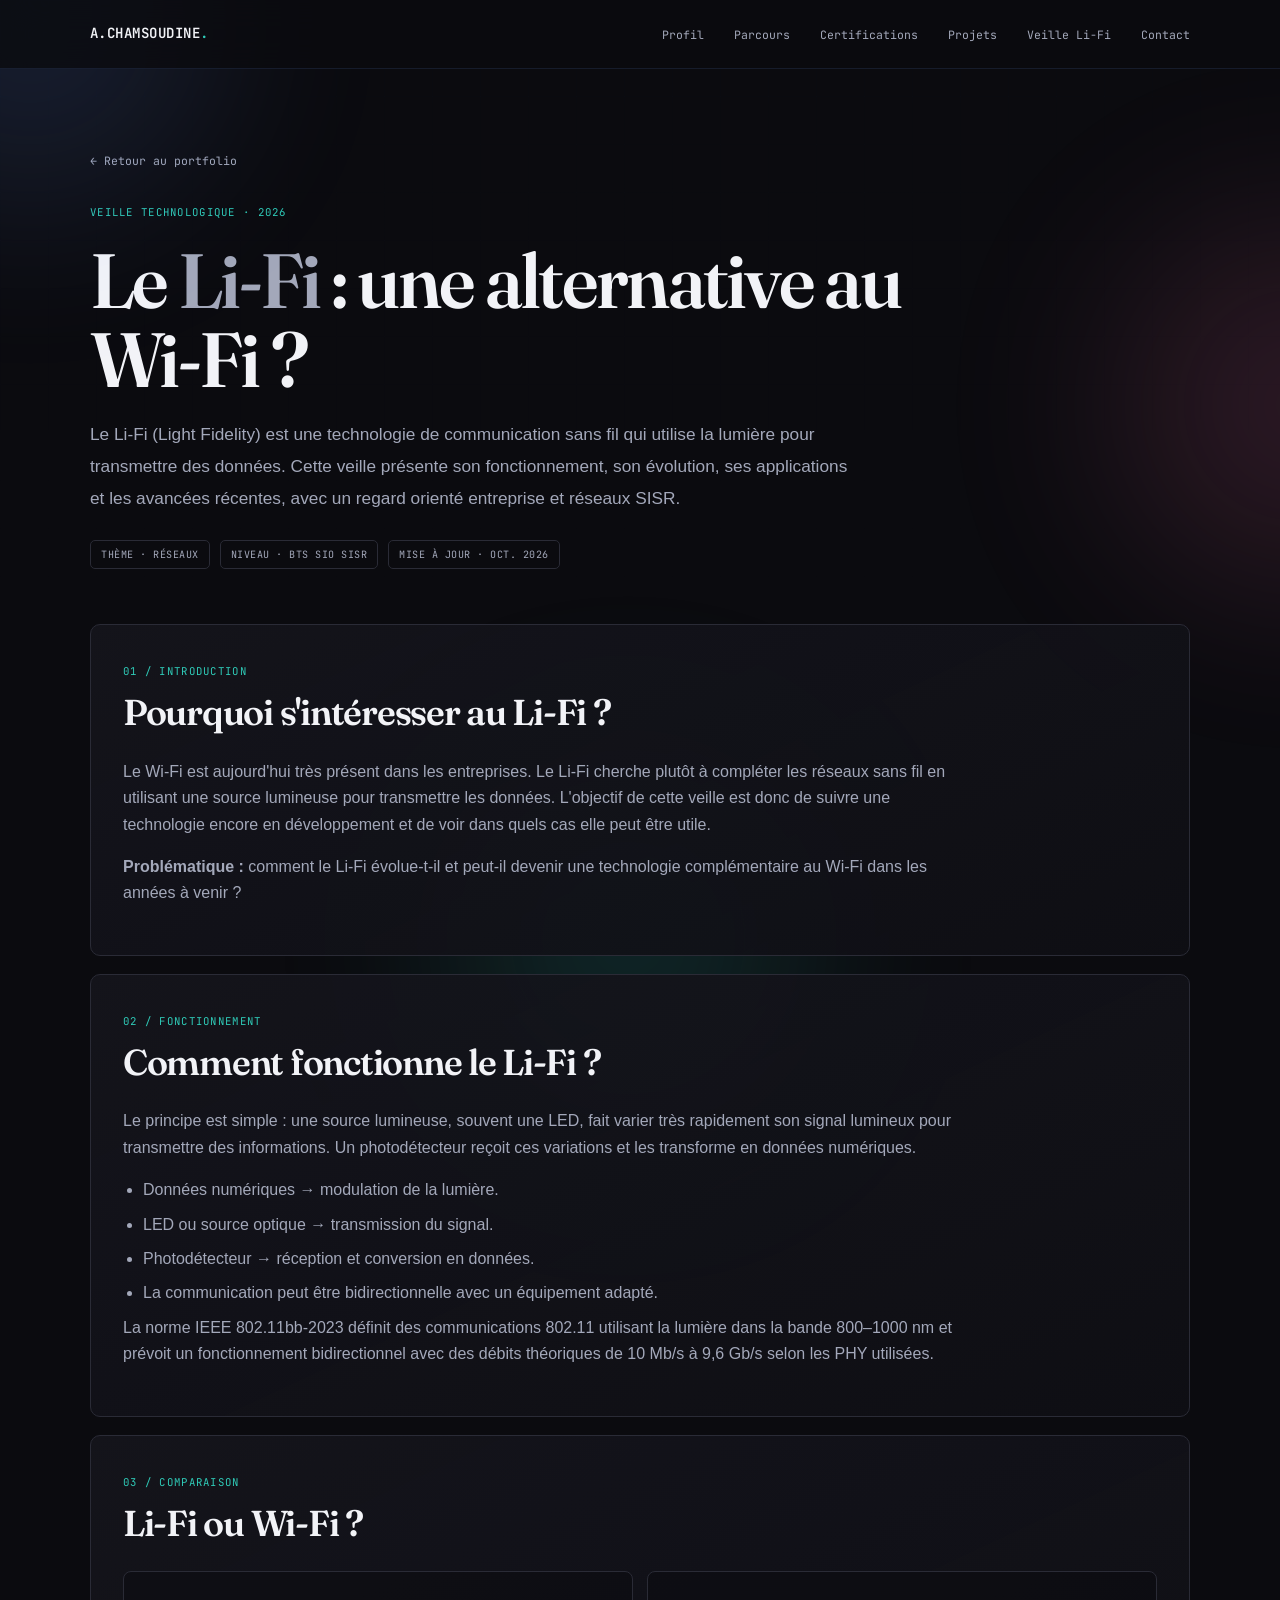
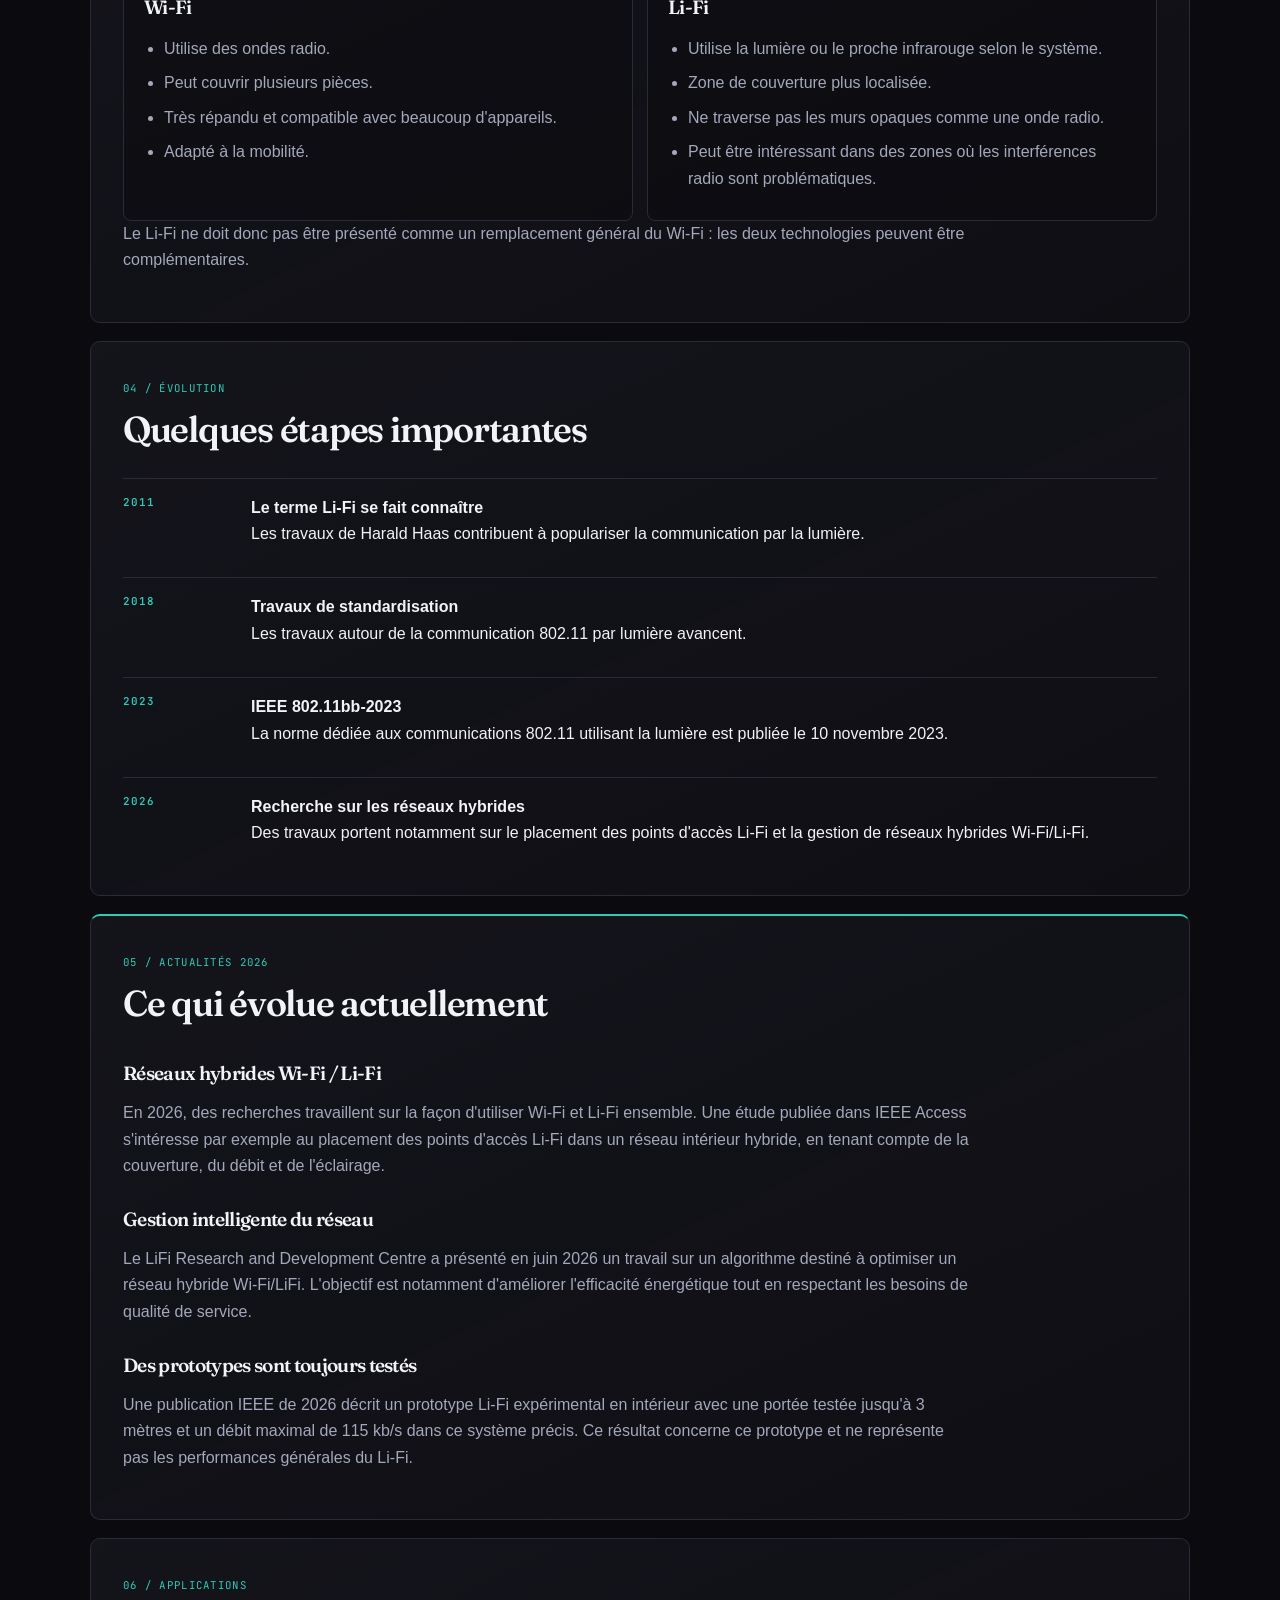
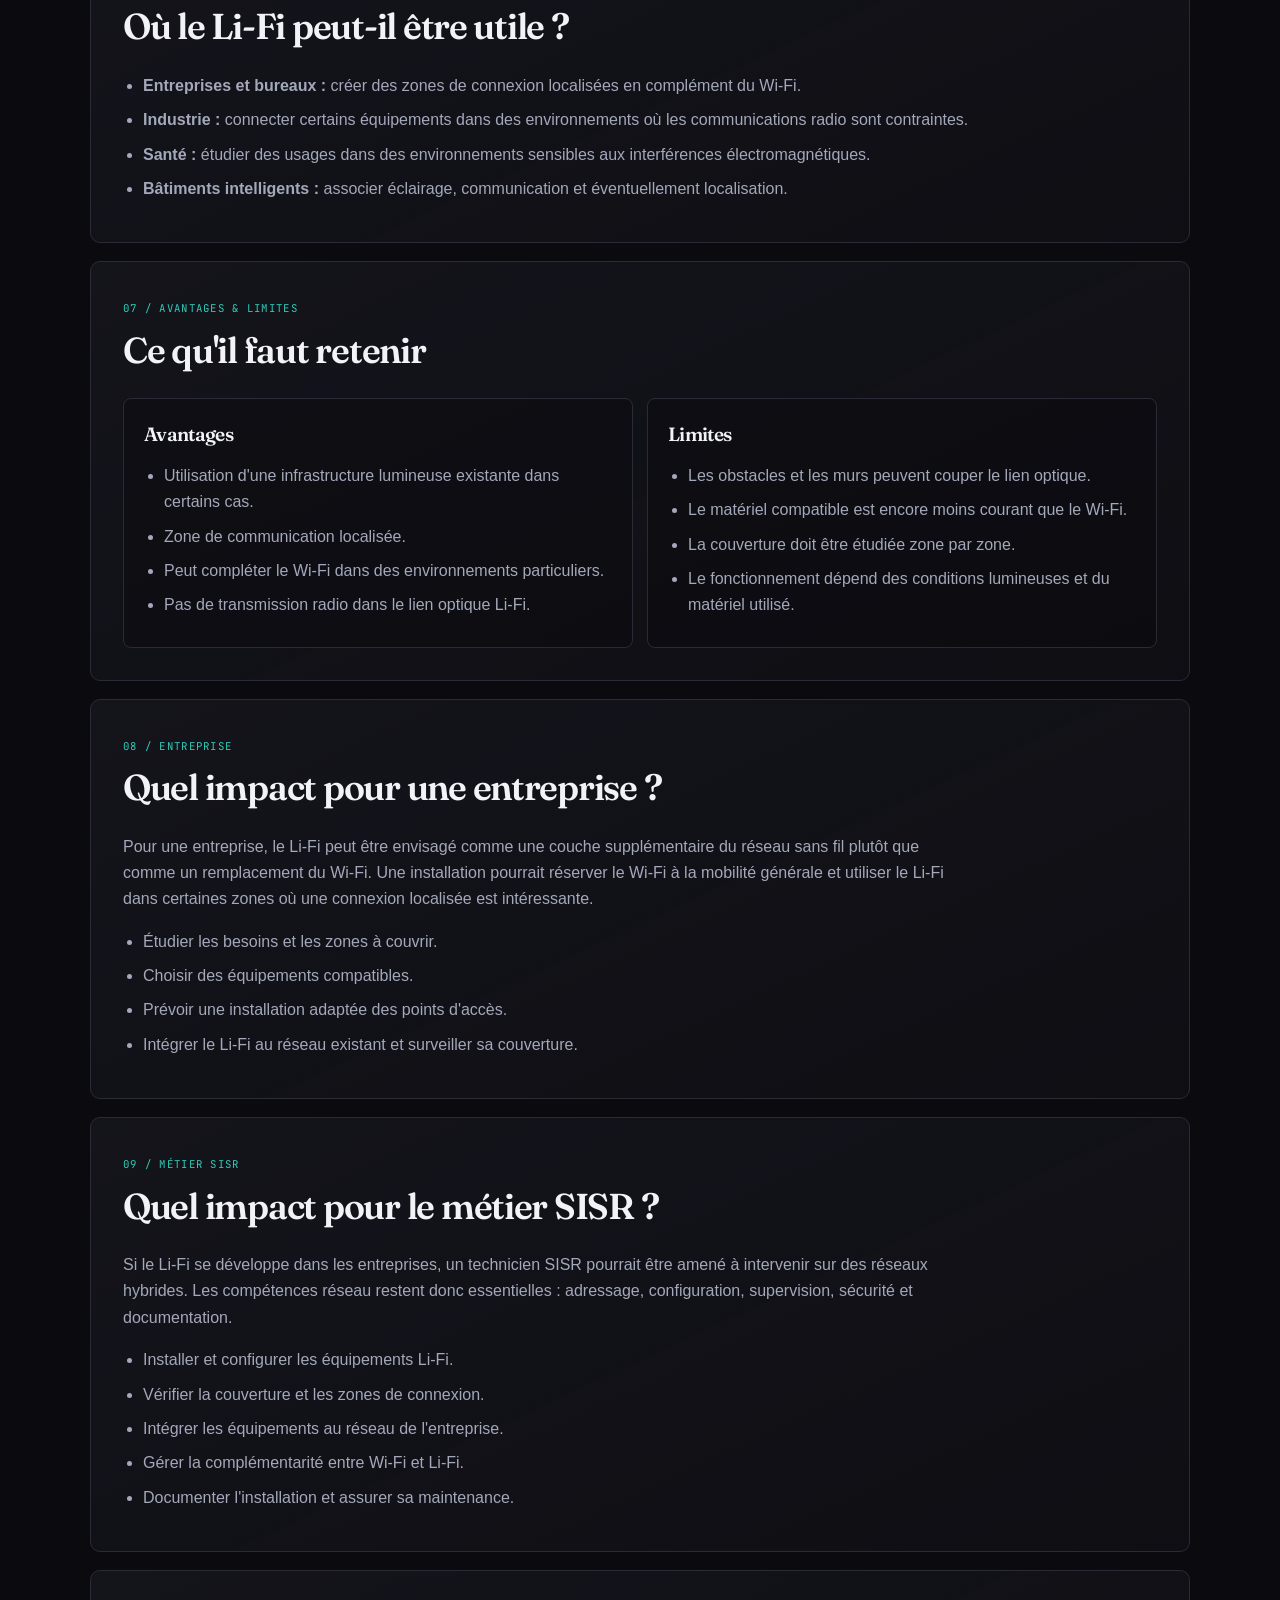
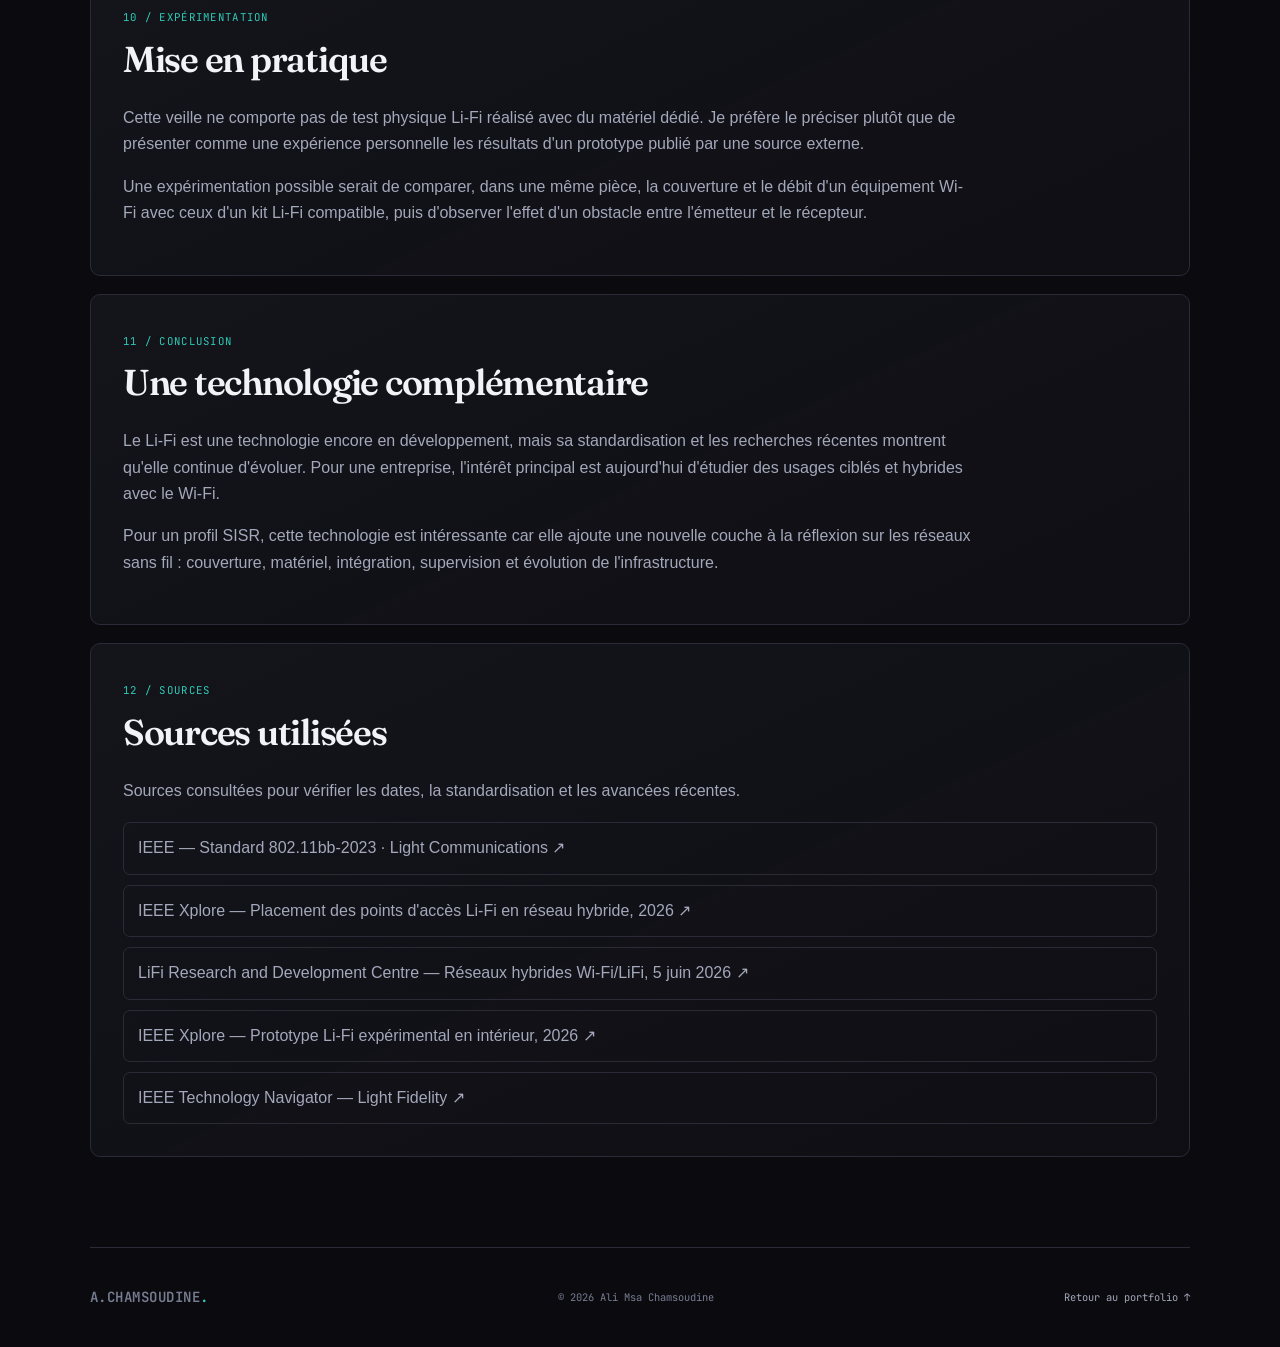
==== veille-lifi.html @ 61e9edb2 "Rename veille-lifi (1).html to veille-lifi.html" ====
<!DOCTYPE html>
<html lang="fr">
<head>
  <meta charset="UTF-8">
  <meta name="viewport" content="width=device-width, initial-scale=1, viewport-fit=cover">
  <meta name="description" content="Veille technologique sur le Li-Fi : fonctionnement, évolution, actualités, applications et impact pour une entreprise et le métier SISR.">
  <title>Veille technologique — Li-Fi | Ali Msa Chamsoudine</title>
  <link rel="preconnect" href="https://fonts.googleapis.com">
  <link rel="preconnect" href="https://fonts.gstatic.com" crossorigin>
  <link href="https://fonts.googleapis.com/css2?family=Fraunces:opsz,wght@9..144,400;9..144,600;9..144,700&family=JetBrains+Mono:wght@400;500;600&display=swap" rel="stylesheet">
  <link rel="stylesheet" href="style.css">
  <style>
    .watch-page { padding: 78px 0 90px; }
    .watch-header { max-width: 820px; padding-bottom: 55px; }
    .watch-header h1 { margin: 18px 0 20px; font-size: clamp(2.8rem, 6vw, 5.4rem); line-height: 1.02; }
    .watch-header h1 span { color: var(--ink-soft); }
    .watch-lead { max-width: 760px; color: var(--ink-soft); font-size: 1.08rem; line-height: 1.85; }
    .watch-meta { display:flex; flex-wrap:wrap; gap:10px; margin-top:25px; }
    .watch-meta span { padding:7px 10px; border:1px solid var(--line); border-radius:5px; color:var(--ink-soft); font:0.63rem "JetBrains Mono",monospace; letter-spacing:.05em; }
    .watch-grid { display:grid; gap:18px; }
    .watch-section { padding:32px; border:1px solid var(--line); border-radius:10px; background:linear-gradient(155deg, rgba(21,21,28,.95), rgba(15,15,21,.88)); }
    .watch-section h2 { margin-bottom:16px; font-size:clamp(1.55rem,3vw,2.25rem); }
    .watch-section h3 { margin:25px 0 10px; font-size:1.2rem; }
    .watch-section p { color:var(--ink-soft); max-width:850px; }
    .watch-section ul { margin:12px 0 0; padding-left:20px; color:var(--ink-soft); }
    .watch-section li { margin:8px 0; }
    .compare { display:grid; grid-template-columns:repeat(2,minmax(0,1fr)); gap:14px; margin-top:18px; }
    .compare-card { padding:20px; border:1px solid var(--line); border-radius:8px; background:rgba(11,11,15,.45); }
    .compare-card h3 { margin:0 0 10px; color:var(--ink); }
    .timeline-watch { display:grid; gap:14px; margin-top:18px; }
    .watch-event { display:grid; grid-template-columns:110px 1fr; gap:18px; padding:16px 0; border-top:1px solid var(--line); }
    .watch-event .year { color:var(--ochre); font:600 .68rem "JetBrains Mono",monospace; letter-spacing:.08em; }
    .watch-event strong { color:var(--ink); }
    .source-list { display:grid; gap:10px; margin-top:18px; }
    .source-list a { color:var(--ink-soft); text-decoration:none; padding:12px 14px; border:1px solid var(--line); border-radius:7px; }
    .source-list a:hover { color:var(--teal); border-color:var(--teal); }
    .back-link { display:inline-flex; margin-bottom:30px; color:var(--ink-soft); font:0.72rem "JetBrains Mono",monospace; text-decoration:none; }
    .back-link:hover { color:var(--teal); }
    .watch-highlight { border-top:2px solid var(--ochre); }
    @media (max-width:620px) {
      .watch-page { padding:55px 0 65px; }
      .watch-section { padding:22px; }
      .compare { grid-template-columns:1fr; }
      .watch-event { grid-template-columns:1fr; gap:5px; }
    }
  </style>
</head>
<body>
  <div class="ambient ambient-blue" aria-hidden="true"></div>
  <div class="ambient ambient-pink" aria-hidden="true"></div>
  <div class="ambient ambient-teal" aria-hidden="true"></div>

  <nav class="site-nav" aria-label="Navigation principale">
    <div class="nav-inner">
      <a class="brand" href="index.html" aria-label="Retour au portfolio">A.CHAMSOUDINE<span>.</span></a>
      <ul class="nav-links">
        <li><a href="index.html#about">Profil</a></li>
        <li><a href="index.html#parcours">Parcours</a></li>
        <li><a href="index.html#certifs">Certifications</a></li>
        <li><a href="index.html#projects">Projets</a></li>
        <li><a href="veille-lifi.html">Veille Li-Fi</a></li>
        <li><a href="index.html#contact">Contact</a></li>
      </ul>
    </div>
  </nav>

  <main class="wrap watch-page">
    <a class="back-link" href="index.html">← Retour au portfolio</a>

    <header class="watch-header">
      <span class="section-index">VEILLE TECHNOLOGIQUE · 2026</span>
      <h1>Le <span>Li-Fi</span> : une alternative au Wi-Fi ?</h1>
      <p class="watch-lead">
        Le Li-Fi (Light Fidelity) est une technologie de communication sans fil qui utilise la lumière pour transmettre des données.
        Cette veille présente son fonctionnement, son évolution, ses applications et les avancées récentes, avec un regard orienté entreprise et réseaux SISR.
      </p>
      <div class="watch-meta">
        <span>THÈME · RÉSEAUX</span>
        <span>NIVEAU · BTS SIO SISR</span>
        <span>MISE À JOUR · OCT. 2026</span>
      </div>
    </header>

    <div class="watch-grid">
      <section class="watch-section reveal">
        <span class="section-index">01 / INTRODUCTION</span>
        <h2>Pourquoi s'intéresser au Li-Fi ?</h2>
        <p>
          Le Wi-Fi est aujourd'hui très présent dans les entreprises. Le Li-Fi cherche plutôt à compléter les réseaux sans fil en utilisant une source lumineuse pour transmettre les données.
          L'objectif de cette veille est donc de suivre une technologie encore en développement et de voir dans quels cas elle peut être utile.
        </p>
        <p>
          <strong>Problématique :</strong> comment le Li-Fi évolue-t-il et peut-il devenir une technologie complémentaire au Wi-Fi dans les années à venir ?
        </p>
      </section>

      <section class="watch-section reveal">
        <span class="section-index">02 / FONCTIONNEMENT</span>
        <h2>Comment fonctionne le Li-Fi ?</h2>
        <p>
          Le principe est simple : une source lumineuse, souvent une LED, fait varier très rapidement son signal lumineux pour transmettre des informations.
          Un photodétecteur reçoit ces variations et les transforme en données numériques.
        </p>
        <ul>
          <li>Données numériques → modulation de la lumière.</li>
          <li>LED ou source optique → transmission du signal.</li>
          <li>Photodétecteur → réception et conversion en données.</li>
          <li>La communication peut être bidirectionnelle avec un équipement adapté.</li>
        </ul>
        <p>
          La norme IEEE 802.11bb-2023 définit des communications 802.11 utilisant la lumière dans la bande 800–1000 nm et prévoit un fonctionnement bidirectionnel avec des débits théoriques de 10 Mb/s à 9,6 Gb/s selon les PHY utilisées.
        </p>
      </section>

      <section class="watch-section reveal">
        <span class="section-index">03 / COMPARAISON</span>
        <h2>Li-Fi ou Wi-Fi ?</h2>
        <div class="compare">
          <div class="compare-card">
            <h3>Wi-Fi</h3>
            <ul>
              <li>Utilise des ondes radio.</li>
              <li>Peut couvrir plusieurs pièces.</li>
              <li>Très répandu et compatible avec beaucoup d'appareils.</li>
              <li>Adapté à la mobilité.</li>
            </ul>
          </div>
          <div class="compare-card">
            <h3>Li-Fi</h3>
            <ul>
              <li>Utilise la lumière ou le proche infrarouge selon le système.</li>
              <li>Zone de couverture plus localisée.</li>
              <li>Ne traverse pas les murs opaques comme une onde radio.</li>
              <li>Peut être intéressant dans des zones où les interférences radio sont problématiques.</li>
            </ul>
          </div>
        </div>
        <p>Le Li-Fi ne doit donc pas être présenté comme un remplacement général du Wi-Fi : les deux technologies peuvent être complémentaires.</p>
      </section>

      <section class="watch-section reveal">
        <span class="section-index">04 / ÉVOLUTION</span>
        <h2>Quelques étapes importantes</h2>
        <div class="timeline-watch">
          <div class="watch-event"><span class="year">2011</span><div><strong>Le terme Li-Fi se fait connaître</strong><br><span>Les travaux de Harald Haas contribuent à populariser la communication par la lumière.</span></div></div>
          <div class="watch-event"><span class="year">2018</span><div><strong>Travaux de standardisation</strong><br><span>Les travaux autour de la communication 802.11 par lumière avancent.</span></div></div>
          <div class="watch-event"><span class="year">2023</span><div><strong>IEEE 802.11bb-2023</strong><br><span>La norme dédiée aux communications 802.11 utilisant la lumière est publiée le 10 novembre 2023.</span></div></div>
          <div class="watch-event"><span class="year">2026</span><div><strong>Recherche sur les réseaux hybrides</strong><br><span>Des travaux portent notamment sur le placement des points d'accès Li-Fi et la gestion de réseaux hybrides Wi-Fi/Li-Fi.</span></div></div>
        </div>
      </section>

      <section class="watch-section watch-highlight reveal">
        <span class="section-index">05 / ACTUALITÉS 2026</span>
        <h2>Ce qui évolue actuellement</h2>
        <h3>Réseaux hybrides Wi-Fi / Li-Fi</h3>
        <p>
          En 2026, des recherches travaillent sur la façon d'utiliser Wi-Fi et Li-Fi ensemble. Une étude publiée dans IEEE Access s'intéresse par exemple au placement des points d'accès Li-Fi dans un réseau intérieur hybride, en tenant compte de la couverture, du débit et de l'éclairage.
        </p>
        <h3>Gestion intelligente du réseau</h3>
        <p>
          Le LiFi Research and Development Centre a présenté en juin 2026 un travail sur un algorithme destiné à optimiser un réseau hybride Wi-Fi/LiFi. L'objectif est notamment d'améliorer l'efficacité énergétique tout en respectant les besoins de qualité de service.
        </p>
        <h3>Des prototypes sont toujours testés</h3>
        <p>
          Une publication IEEE de 2026 décrit un prototype Li-Fi expérimental en intérieur avec une portée testée jusqu'à 3 mètres et un débit maximal de 115 kb/s dans ce système précis. Ce résultat concerne ce prototype et ne représente pas les performances générales du Li-Fi.
        </p>
      </section>

      <section class="watch-section reveal">
        <span class="section-index">06 / APPLICATIONS</span>
        <h2>Où le Li-Fi peut-il être utile ?</h2>
        <ul>
          <li><strong>Entreprises et bureaux :</strong> créer des zones de connexion localisées en complément du Wi-Fi.</li>
          <li><strong>Industrie :</strong> connecter certains équipements dans des environnements où les communications radio sont contraintes.</li>
          <li><strong>Santé :</strong> étudier des usages dans des environnements sensibles aux interférences électromagnétiques.</li>
          <li><strong>Bâtiments intelligents :</strong> associer éclairage, communication et éventuellement localisation.</li>
        </ul>
      </section>

      <section class="watch-section reveal">
        <span class="section-index">07 / AVANTAGES & LIMITES</span>
        <h2>Ce qu'il faut retenir</h2>
        <div class="compare">
          <div class="compare-card">
            <h3>Avantages</h3>
            <ul>
              <li>Utilisation d'une infrastructure lumineuse existante dans certains cas.</li>
              <li>Zone de communication localisée.</li>
              <li>Peut compléter le Wi-Fi dans des environnements particuliers.</li>
              <li>Pas de transmission radio dans le lien optique Li-Fi.</li>
            </ul>
          </div>
          <div class="compare-card">
            <h3>Limites</h3>
            <ul>
              <li>Les obstacles et les murs peuvent couper le lien optique.</li>
              <li>Le matériel compatible est encore moins courant que le Wi-Fi.</li>
              <li>La couverture doit être étudiée zone par zone.</li>
              <li>Le fonctionnement dépend des conditions lumineuses et du matériel utilisé.</li>
            </ul>
          </div>
        </div>
      </section>

      <section class="watch-section reveal">
        <span class="section-index">08 / ENTREPRISE</span>
        <h2>Quel impact pour une entreprise ?</h2>
        <p>
          Pour une entreprise, le Li-Fi peut être envisagé comme une couche supplémentaire du réseau sans fil plutôt que comme un remplacement du Wi-Fi.
          Une installation pourrait réserver le Wi-Fi à la mobilité générale et utiliser le Li-Fi dans certaines zones où une connexion localisée est intéressante.
        </p>
        <ul>
          <li>Étudier les besoins et les zones à couvrir.</li>
          <li>Choisir des équipements compatibles.</li>
          <li>Prévoir une installation adaptée des points d'accès.</li>
          <li>Intégrer le Li-Fi au réseau existant et surveiller sa couverture.</li>
        </ul>
      </section>

      <section class="watch-section reveal">
        <span class="section-index">09 / MÉTIER SISR</span>
        <h2>Quel impact pour le métier SISR ?</h2>
        <p>
          Si le Li-Fi se développe dans les entreprises, un technicien SISR pourrait être amené à intervenir sur des réseaux hybrides. Les compétences réseau restent donc essentielles : adressage, configuration, supervision, sécurité et documentation.
        </p>
        <ul>
          <li>Installer et configurer les équipements Li-Fi.</li>
          <li>Vérifier la couverture et les zones de connexion.</li>
          <li>Intégrer les équipements au réseau de l'entreprise.</li>
          <li>Gérer la complémentarité entre Wi-Fi et Li-Fi.</li>
          <li>Documenter l'installation et assurer sa maintenance.</li>
        </ul>
      </section>

      <section class="watch-section reveal">
        <span class="section-index">10 / EXPÉRIMENTATION</span>
        <h2>Mise en pratique</h2>
        <p>
          Cette veille ne comporte pas de test physique Li-Fi réalisé avec du matériel dédié. Je préfère le préciser plutôt que de présenter comme une expérience personnelle les résultats d'un prototype publié par une source externe.
        </p>
        <p>
          Une expérimentation possible serait de comparer, dans une même pièce, la couverture et le débit d'un équipement Wi-Fi avec ceux d'un kit Li-Fi compatible, puis d'observer l'effet d'un obstacle entre l'émetteur et le récepteur.
        </p>
      </section>

      <section class="watch-section reveal">
        <span class="section-index">11 / CONCLUSION</span>
        <h2>Une technologie complémentaire</h2>
        <p>
          Le Li-Fi est une technologie encore en développement, mais sa standardisation et les recherches récentes montrent qu'elle continue d'évoluer.
          Pour une entreprise, l'intérêt principal est aujourd'hui d'étudier des usages ciblés et hybrides avec le Wi-Fi.
        </p>
        <p>
          Pour un profil SISR, cette technologie est intéressante car elle ajoute une nouvelle couche à la réflexion sur les réseaux sans fil : couverture, matériel, intégration, supervision et évolution de l'infrastructure.
        </p>
      </section>

      <section class="watch-section reveal">
        <span class="section-index">12 / SOURCES</span>
        <h2>Sources utilisées</h2>
        <p>Sources consultées pour vérifier les dates, la standardisation et les avancées récentes.</p>
        <div class="source-list">
          <a href="https://standards.ieee.org/ieee/802.11bb/10823/" target="_blank" rel="noopener">IEEE — Standard 802.11bb-2023 · Light Communications ↗</a>
          <a href="https://ieeexplore.ieee.org/abstract/document/11557150" target="_blank" rel="noopener">IEEE Xplore — Placement des points d'accès Li-Fi en réseau hybride, 2026 ↗</a>
          <a href="https://www.lifi-centre.com/new-predict-and-optimise-algorithm-for-hybrid-wi-fi-lifi-network-slicing/" target="_blank" rel="noopener">LiFi Research and Development Centre — Réseaux hybrides Wi-Fi/LiFi, 5 juin 2026 ↗</a>
          <a href="https://ieeexplore.ieee.org/abstract/document/11570585" target="_blank" rel="noopener">IEEE Xplore — Prototype Li-Fi expérimental en intérieur, 2026 ↗</a>
          <a href="https://technav.ieee.org/topic/light-fidelity/" target="_blank" rel="noopener">IEEE Technology Navigator — Light Fidelity ↗</a>
        </div>
      </section>
    </div>
  </main>

  <footer class="site-footer wrap">
    <a class="footer-brand" href="index.html">A.CHAMSOUDINE<span>.</span></a>
    <span>© 2026 Ali Msa Chamsoudine</span>
    <a href="index.html">Retour au portfolio ↑</a>
  </footer>

  <script>
    if ("IntersectionObserver" in window) {
      const revealObserver = new IntersectionObserver((entries, observer) => {
        entries.forEach((entry) => {
          if (entry.isIntersecting) {
            entry.target.classList.add("is-visible");
            observer.unobserve(entry.target);
          }
        });
      }, { threshold: 0.12 });
      document.querySelectorAll(".reveal").forEach((section) => revealObserver.observe(section));
    } else {
      document.querySelectorAll(".reveal").forEach((section) => section.classList.add("is-visible"));
    }
  </script>
</body>
</html>
---- style.css ----
/* =========================================
   PORTFOLIO — Ali Msa Chamsoudine
   Styles séparés du HTML
   ========================================= */

:root {
  --paper: #0B0B0F;
  --paper-2: #15151C;
  --paper-3: #1B1C25;
  --ink: #F2F3F7;
  --ink-soft: #A3A8BA;
  --teal: #6C9BFF;
  --ochre: #2FCBB8;
  --accent2: #F26FA5;
  --line: #2A2B36;
  --radius: 8px;
  --nav-h: 68px;
  --content-width: 1100px;
}

* {
  box-sizing: border-box;
}

html {
  scroll-behavior: smooth;
  scroll-padding-top: calc(var(--nav-h) + 20px);
  background: var(--paper);
}

body {
  margin: 0;
  min-width: 320px;
  overflow-x: hidden;
  background: var(--paper);
  color: var(--ink);
  font-family: -apple-system, BlinkMacSystemFont, "Segoe UI", Helvetica, Arial, sans-serif;
  line-height: 1.65;
  -webkit-font-smoothing: antialiased;
}

::selection {
  background: var(--teal);
  color: var(--paper);
}

a {
  color: inherit;
}

button,
a {
  -webkit-tap-highlight-color: transparent;
}

a:focus-visible {
  outline: 2px solid var(--teal);
  outline-offset: 4px;
}

.mono,
.brand,
.eyebrow,
.section-index,
.item-date,
.column-title,
.tag-list,
.project-status,
.card-number,
.contact-label,
.hero-meta {
  font-family: "JetBrains Mono", monospace;
}

h1,
h2,
h3,
h4,
p {
  margin-top: 0;
}

h1,
h2,
h3,
h4 {
  font-family: "Fraunces", Georgia, serif;
  font-weight: 600;
  letter-spacing: -0.035em;
}

.wrap {
  width: min(var(--content-width), calc(100% - 48px));
  margin-inline: auto;
}

.ambient {
  position: fixed;
  z-index: 0;
  width: 360px;
  height: 360px;
  border-radius: 50%;
  filter: blur(100px);
  opacity: 0.15;
  pointer-events: none;
  animation: ambient-drift 18s ease-in-out infinite alternate;
}

.ambient-blue {
  top: -160px;
  left: -150px;
  background: var(--teal);
}

.ambient-pink {
  top: 25%;
  right: -200px;
  background: var(--accent2);
  animation-delay: -6s;
}

.ambient-teal {
  bottom: -220px;
  left: 35%;
  background: var(--ochre);
  animation-delay: -11s;
}

@keyframes ambient-drift {
  from { transform: translate3d(0, 0, 0) scale(1); }
  to { transform: translate3d(35px, 25px, 0) scale(1.12); }
}

/* Navigation */

.site-nav {
  position: sticky;
  z-index: 20;
  top: 0;
  border-bottom: 1px solid rgba(42, 43, 54, 0.9);
  background: rgba(11, 11, 15, 0.86);
  backdrop-filter: blur(18px);
  -webkit-backdrop-filter: blur(18px);
}

.nav-inner {
  width: min(var(--content-width), calc(100% - 48px));
  min-height: var(--nav-h);
  margin-inline: auto;
  display: flex;
  align-items: center;
  justify-content: space-between;
  gap: 28px;
}

.brand,
.footer-brand {
  flex-shrink: 0;
  font-family: "JetBrains Mono", monospace;
  font-size: 0.88rem;
  font-weight: 600;
  letter-spacing: 0.035em;
  text-decoration: none;
}

.brand span,
.footer-brand span {
  color: var(--ochre);
}

.nav-links {
  display: flex;
  align-items: center;
  gap: clamp(14px, 2.5vw, 30px);
  margin: 0;
  padding: 0;
  list-style: none;
}

.nav-links a {
  position: relative;
  display: inline-block;
  padding: 8px 0;
  color: var(--ink-soft);
  font-family: "JetBrains Mono", monospace;
  font-size: 0.72rem;
  text-decoration: none;
  transition: color 180ms ease;
}

.nav-links a::after {
  position: absolute;
  right: 0;
  bottom: 3px;
  left: 0;
  height: 1px;
  background: var(--teal);
  content: "";
  transform: scaleX(0);
  transform-origin: left;
  transition: transform 220ms ease;
}

.nav-links a:hover {
  color: var(--ink);
}

.nav-links a:hover::after {
  transform: scaleX(1);
}

/* Hero */

.hero {
  position: relative;
  z-index: 1;
  min-height: 590px;
  display: grid;
  grid-template-columns: minmax(0, 760px);
  align-items: center;
  gap: 0;
  padding: 88px 0 94px;
}

.hero-copy {
  min-width: 0;
}

.eyebrow {
  display: flex;
  align-items: center;
  gap: 10px;
  margin-bottom: 24px;
  color: var(--ochre);
  font-size: 0.72rem;
  letter-spacing: 0.08em;
}

.status-dot {
  width: 7px;
  height: 7px;
  border-radius: 50%;
  background: var(--ochre);
  box-shadow: 0 0 14px rgba(47, 203, 184, 0.7);
}

.hero h1 {
  margin-bottom: 22px;
  font-size: clamp(3.2rem, 7vw, 6.1rem);
  line-height: 0.99;
  letter-spacing: -0.07em;
}

.hero h1 span {
  color: var(--ink-soft);
}

.hero-description {
  max-width: 560px;
  margin-bottom: 30px;
  color: var(--ink-soft);
  font-size: clamp(1rem, 1.4vw, 1.12rem);
  line-height: 1.8;
}

.hero-actions {
  display: flex;
  flex-wrap: wrap;
  gap: 12px;
}

.button {
  display: inline-flex;
  min-height: 46px;
  align-items: center;
  justify-content: center;
  gap: 18px;
  padding: 11px 17px;
  border: 1px solid var(--line);
  border-radius: var(--radius);
  font-family: "JetBrains Mono", monospace;
  font-size: 0.75rem;
  text-decoration: none;
  transition: transform 180ms ease, border-color 180ms ease, background 180ms ease, color 180ms ease;
}

.button:hover {
  transform: translateY(-3px);
}

.button-primary {
  border-color: var(--teal);
  background: var(--teal);
  color: var(--paper);
}

.button-primary:hover {
  border-color: #91B4FF;
  background: #91B4FF;
}

.button-secondary {
  color: var(--ink);
  background: rgba(21, 21, 28, 0.45);
}

.button-secondary:hover {
  border-color: var(--ochre);
  color: var(--ochre);
}

.hero-meta {
  display: flex;
  flex-wrap: wrap;
  gap: 22px;
  margin-top: 48px;
  color: #777D91;
  font-size: 0.64rem;
  letter-spacing: 0.07em;
}

/* Sections */

.section {
  position: relative;
  z-index: 1;
  padding: 86px 0;
  border-top: 1px solid var(--line);
  scroll-margin-top: calc(var(--nav-h) + 12px);
}

.section-heading {
  display: flex;
  flex-direction: column;
  align-items: flex-start;
  gap: 12px;
  margin-bottom: 38px;
}

.section-index {
  color: var(--ochre);
  font-size: 0.67rem;
  letter-spacing: 0.12em;
}

.section-heading h2,
.contact-copy h2 {
  margin-bottom: 0;
  font-size: clamp(2.25rem, 4.5vw, 3.8rem);
  line-height: 1.08;
}

.heading-period {
  color: var(--teal);
}

.section-intro {
  max-width: 620px;
  margin: -18px 0 30px;
  color: var(--ink-soft);
}

/* About and skills */

.about-layout {
  display: grid;
  grid-template-columns: minmax(0, 1.1fr) minmax(300px, 0.9fr);
  align-items: start;
  gap: clamp(32px, 6vw, 78px);
}

.about-copy p {
  color: var(--ink-soft);
}

.about-copy .lead {
  margin-bottom: 20px;
  color: var(--ink);
  font-size: 1.12rem;
  line-height: 1.85;
}

.text-link {
  display: inline-flex;
  align-items: center;
  gap: 12px;
  margin-top: 13px;
  padding-bottom: 5px;
  border-bottom: 1px solid var(--teal);
  color: var(--ink);
  font-family: "JetBrains Mono", monospace;
  font-size: 0.76rem;
  text-decoration: none;
  transition: color 180ms ease;
}

.text-link:hover {
  color: var(--teal);
}

.skills-panel {
  padding: 25px;
  border: 1px solid var(--line);
  border-radius: 10px;
  background: linear-gradient(145deg, rgba(21, 21, 28, 0.9), rgba(16, 16, 22, 0.7));
}

.panel-heading {
  display: flex;
  align-items: center;
  gap: 12px;
  margin-bottom: 22px;
}

.panel-symbol {
  display: grid;
  width: 32px;
  height: 32px;
  place-items: center;
  border: 1px solid rgba(108, 155, 255, 0.35);
  border-radius: 8px;
  color: var(--teal);
}

.panel-heading h3 {
  margin: 0;
  font-size: 1.15rem;
}

.skill-list {
  display: flex;
  flex-wrap: wrap;
  gap: 8px;
}

.skill-list span,
.tag-list span {
  padding: 7px 9px;
  border: 1px solid var(--line);
  border-radius: 5px;
  background: rgba(11, 11, 15, 0.55);
  color: var(--ink-soft);
  font-family: "JetBrains Mono", monospace;
  font-size: 0.66rem;
}

.panel-note,
.small-note {
  margin: 18px 0 0;
  color: #777D91;
  font-size: 0.76rem;
}

/* Timeline */

.timeline-layout {
  display: grid;
  grid-template-columns: 1fr 1fr;
  gap: clamp(30px, 6vw, 76px);
}

.column-title {
  margin-bottom: 28px;
  color: var(--ink-soft);
  font-size: 0.73rem;
  font-weight: 400;
  letter-spacing: 0.12em;
  text-transform: uppercase;
}

.timeline-item {
  position: relative;
  margin-left: 5px;
  padding: 0 0 30px 25px;
  border-left: 1px solid var(--line);
}

.timeline-item:last-child {
  padding-bottom: 0;
}

.timeline-marker {
  position: absolute;
  top: 4px;
  left: -5px;
  width: 9px;
  height: 9px;
  border: 2px solid var(--ochre);
  border-radius: 50%;
  background: var(--paper);
  box-shadow: 0 0 12px rgba(47, 203, 184, 0.12);
}

.item-date {
  margin-bottom: 8px;
  color: var(--teal);
  font-size: 0.65rem;
  letter-spacing: 0.06em;
}

.timeline-item h4 {
  margin-bottom: 5px;
  font-size: 1.2rem;
}

.item-place {
  margin-bottom: 11px;
  color: var(--ochre);
  font-size: 0.82rem;
}

.item-description {
  margin-bottom: 0;
  color: var(--ink-soft);
  font-size: 0.88rem;
}

/* Certifications */

.certification-grid {
  display: grid;
  grid-template-columns: repeat(3, minmax(0, 1fr));
  gap: 14px;
}

.certification-card {
  position: relative;
  display: flex;
  min-height: 140px;
  flex-direction: column;
  justify-content: space-between;
  gap: 22px;
  padding: 20px;
  border: 1px solid var(--line);
  border-radius: 9px;
  background: rgba(21, 21, 28, 0.68);
  text-decoration: none;
  transition: transform 200ms ease, border-color 200ms ease, background 200ms ease;
}

.certification-card:hover {
  transform: translateY(-4px);
  border-color: var(--teal);
  background: rgba(21, 21, 28, 0.95);
}

.card-number {
  color: var(--ochre);
  font-size: 0.64rem;
  letter-spacing: 0.1em;
}

.certification-name {
  padding-right: 18px;
  font-family: "Fraunces", Georgia, serif;
  font-size: 1.15rem;
}

.card-arrow {
  position: absolute;
  right: 18px;
  bottom: 19px;
  color: var(--teal);
}

/* Projects */

.project-grid {
  display: grid;
  grid-template-columns: repeat(2, minmax(0, 1fr));
  gap: 18px;
}

.project-card {
  display: flex;
  min-width: 0;
  flex-direction: column;
  align-items: flex-start;
  padding: clamp(22px, 3vw, 32px);
  border: 1px solid var(--line);
  border-radius: 10px;
  background: linear-gradient(155deg, rgba(21, 21, 28, 0.95), rgba(15, 15, 21, 0.88));
  transition: transform 220ms ease, border-color 220ms ease;
}

.project-card:hover {
  transform: translateY(-5px);
  border-color: #414354;
}

.project-featured {
  border-top: 2px solid var(--ochre);
}

.project-topline {
  display: flex;
  width: 100%;
  align-items: center;
  justify-content: space-between;
  gap: 14px;
  margin-bottom: 26px;
}

.project-icon {
  display: grid;
  width: 42px;
  height: 42px;
  place-items: center;
  border: 1px solid var(--line);
  border-radius: 8px;
  color: var(--teal);
  font-family: "JetBrains Mono", monospace;
  font-size: 0.75rem;
}

.project-status {
  color: var(--ink-soft);
  font-size: 0.59rem;
  letter-spacing: 0.06em;
  text-align: right;
}

.project-card h3 {
  margin-bottom: 13px;
  font-size: clamp(1.45rem, 2.5vw, 1.8rem);
  line-height: 1.2;
}

.project-card > p {
  margin-bottom: 22px;
  color: var(--ink-soft);
  font-size: 0.9rem;
}

.tag-list {
  display: flex;
  flex-wrap: wrap;
  gap: 7px;
  margin-top: auto;
  margin-bottom: 23px;
}

.tag-list span {
  padding: 5px 7px;
  color: #9298AA;
  font-size: 0.58rem;
}

.project-link {
  display: inline-flex;
  align-items: center;
  gap: 10px;
  padding-bottom: 5px;
  border-bottom: 1px solid var(--line);
  color: var(--ink);
  font-family: "JetBrains Mono", monospace;
  font-size: 0.72rem;
  text-decoration: none;
}

a.project-link:hover {
  border-color: var(--teal);
  color: var(--teal);
}

.project-link-muted {
  color: #858A9B;
  border-bottom-style: dashed;
}

/* Contact */

.contact-section {
  display: grid;
  grid-template-columns: 0.9fr 1.1fr;
  align-items: center;
  gap: clamp(32px, 7vw, 90px);
}

.contact-copy h2 {
  margin-top: 17px;
}

.contact-copy p {
  max-width: 440px;
  margin: 20px 0 0;
  color: var(--ink-soft);
}

.contact-links {
  border-top: 1px solid var(--line);
}

.contact-link {
  display: grid;
  grid-template-columns: 85px minmax(0, 1fr) 20px;
  align-items: center;
  gap: 12px;
  padding: 21px 0;
  border-bottom: 1px solid var(--line);
  text-decoration: none;
  transition: color 180ms ease;
}

.contact-link:hover {
  color: var(--teal);
}

.contact-label {
  color: var(--ochre);
  font-size: 0.62rem;
  letter-spacing: 0.08em;
}

.contact-link > span:nth-child(2) {
  min-width: 0;
  overflow-wrap: anywhere;
  font-size: 0.9rem;
}

.contact-arrow {
  color: var(--ink-soft);
  text-align: right;
}

/* Footer */

.site-footer {
  position: relative;
  z-index: 1;
  display: flex;
  min-height: 100px;
  align-items: center;
  justify-content: space-between;
  gap: 18px;
  border-top: 1px solid var(--line);
  color: #777D91;
  font-family: "JetBrains Mono", monospace;
  font-size: 0.65rem;
}

.site-footer a:last-child {
  color: var(--ink-soft);
  text-decoration: none;
}

.site-footer a:last-child:hover {
  color: var(--teal);
}

/* Scroll reveal */

.reveal {
  opacity: 0;
  transform: translateY(22px);
  transition: opacity 650ms ease, transform 650ms ease;
}

.reveal.is-visible {
  opacity: 1;
  transform: translateY(0);
}

/* Responsive */

@media (max-width: 850px) {
  :root { --nav-h: 62px; }

  .nav-inner {
    align-items: flex-start;
    flex-direction: column;
    justify-content: center;
    gap: 2px;
    padding-top: 12px;
    padding-bottom: 9px;
  }

  .nav-links {
    width: 100%;
    gap: 20px;
    overflow-x: auto;
    scrollbar-width: none;
  }

  .nav-links::-webkit-scrollbar { display: none; }
  .nav-links li { flex-shrink: 0; }

  .hero {
    min-height: auto;
    grid-template-columns: 1fr;
    gap: 40px;
    padding: 70px 0;
  }

  .hero-copy { max-width: 720px; }
  .about-layout {
    grid-template-columns: 1fr;
  }

  .skills-panel { max-width: none; }
  .contact-section { grid-template-columns: 1fr; }
}

@media (max-width: 620px) {
  .wrap,
  .nav-inner {
    width: calc(100% - 34px);
  }

  .hero {
    padding: 54px 0 62px;
  }

  .hero h1 {
    font-size: clamp(3rem, 14vw, 4.8rem);
  }

  .hero-meta {
    margin-top: 32px;
    gap: 10px 18px;
  }

  .section {
    padding: 64px 0;
  }

  .section-heading {
    margin-bottom: 29px;
  }

  .timeline-layout,
  .project-grid,
  .certification-grid {
    grid-template-columns: 1fr;
  }

  .timeline-layout { gap: 42px; }
  .certification-card { min-height: 115px; }

  .contact-link {
    grid-template-columns: 65px minmax(0, 1fr) 16px;
    gap: 8px;
  }

  .contact-link > span:nth-child(2) {
    font-size: 0.78rem;
  }

  .site-footer {
    align-items: flex-start;
    flex-direction: column;
    justify-content: center;
    padding: 25px 0;
    gap: 12px;
  }
}

@media (prefers-reduced-motion: reduce) {
  *,
  *::before,
  *::after {
    scroll-behavior: auto !important;
    animation-duration: 0.01ms !important;
    animation-iteration-count: 1 !important;
    transition-duration: 0.01ms !important;
  }

  .reveal {
    opacity: 1;
    transform: none;
  }
}


/* =========================================
   FINITIONS VISUELLES — animations & détails
   ========================================= */

/* Fine grille discrète en arrière-plan */
body {
  isolation: isolate;
}

body::before {
  content: "";
  position: fixed;
  inset: 0;
  z-index: -1;
  pointer-events: none;
  opacity: 0.13;
  background-image:
    linear-gradient(rgba(108, 155, 255, 0.07) 1px, transparent 1px),
    linear-gradient(90deg, rgba(108, 155, 255, 0.07) 1px, transparent 1px);
  background-size: 48px 48px;
  mask-image: linear-gradient(to bottom, black, transparent 82%);
}

/* Navigation plus nette et légèrement vitrée */
.site-nav {
  background: rgba(11, 11, 15, 0.78);
  -webkit-backdrop-filter: blur(18px);
  backdrop-filter: blur(18px);
  border-bottom: 1px solid rgba(108, 155, 255, 0.12);
}

.nav-links a {
  transition: color 180ms ease, background 180ms ease;
}

.nav-links a:hover {
  color: var(--ink);
}

/* Entrée douce du contenu d'accueil */
.hero-copy {
  animation: hero-rise 760ms cubic-bezier(.2, .7, .2, 1) both;
}

@keyframes hero-rise {
  from { opacity: 0; transform: translateY(18px); }
  to { opacity: 1; transform: translateY(0); }
}

/* Titres : petit accent lumineux */
.section-heading h2 {
  text-wrap: balance;
  text-shadow: 0 0 34px rgba(108, 155, 255, 0.055);
}

.heading-period {
  text-shadow: 0 0 22px rgba(108, 155, 255, 0.32);
}

/* Cartes plus profondes, avec reflet subtil au survol */
.project-card,
.certification-card,
.skills-panel {
  position: relative;
  overflow: hidden;
  box-shadow: 0 12px 38px rgba(0, 0, 0, 0.12);
}

.project-card::before,
.certification-card::before,
.skills-panel::before {
  content: "";
  position: absolute;
  inset: 0;
  pointer-events: none;
  opacity: 0;
  background: radial-gradient(480px circle at var(--pointer-x, 50%) var(--pointer-y, 0%), rgba(108, 155, 255, 0.09), transparent 42%);
  transition: opacity 220ms ease;
}

.project-card:hover::before,
.certification-card:hover::before,
.skills-panel:hover::before {
  opacity: 1;
}

.project-card,
.certification-card {
  transition:
    transform 260ms cubic-bezier(.2, .7, .2, 1),
    border-color 260ms ease,
    background 260ms ease,
    box-shadow 260ms ease;
}

.project-card:hover,
.certification-card:hover {
  box-shadow: 0 18px 48px rgba(0, 0, 0, 0.28), 0 0 26px rgba(108, 155, 255, 0.055);
}

.project-featured {
  background:
    radial-gradient(ellipse at 100% 0%, rgba(47, 203, 184, 0.075), transparent 48%),
    linear-gradient(155deg, rgba(21, 21, 28, 0.97), rgba(15, 15, 21, 0.9));
}

.project-featured:hover {
  border-color: rgba(47, 203, 184, 0.65);
}

/* Les étiquettes réagissent légèrement au survol */
.tag-list span,
.skill-list span {
  transition: color 180ms ease, border-color 180ms ease, background 180ms ease, transform 180ms ease;
}

.tag-list span:hover,
.skill-list span:hover {
  color: var(--ink);
  border-color: rgba(108, 155, 255, 0.55);
  background: rgba(108, 155, 255, 0.08);
  transform: translateY(-2px);
}

/* Liens et boutons : flèche qui glisse légèrement */
.project-link,
.text-link,
.button,
.contact-link {
  transition:
    color 200ms ease,
    border-color 200ms ease,
    background 200ms ease,
    transform 200ms ease,
    box-shadow 200ms ease;
}

.project-link:hover,
.text-link:hover {
  border-color: var(--teal);
}

.project-link span,
.text-link span,
.button span,
.contact-arrow {
  display: inline-block;
  transition: transform 200ms ease;
}

.project-link:hover span,
.text-link:hover span,
.button:hover span,
.contact-link:hover .contact-arrow {
  transform: translate(3px, -2px);
}

.button-primary {
  box-shadow: 0 8px 24px rgba(108, 155, 255, 0.13);
}

.button-primary:hover {
  box-shadow: 0 12px 32px rgba(108, 155, 255, 0.22);
  transform: translateY(-2px);
}

.button-secondary:hover {
  border-color: rgba(108, 155, 255, 0.55);
  background: rgba(108, 155, 255, 0.06);
  transform: translateY(-2px);
}

.contact-link:hover {
  border-color: rgba(108, 155, 255, 0.42);
  background: rgba(108, 155, 255, 0.035);
}

/* Focus clavier bien visible */
.project-link:focus-visible,
.text-link:focus-visible,
.button:focus-visible,
.certification-card:focus-visible,
.contact-link:focus-visible {
  outline: 2px solid var(--teal);
  outline-offset: 4px;
}

/* Laisser le contenu respirer sur les petits écrans */
@media (max-width: 620px) {
  body::before {
    background-size: 36px 36px;
    opacity: 0.08;
  }

  .project-card:hover,
  .certification-card:hover,
  .button-primary:hover,
  .button-secondary:hover {
    transform: none;
  }
}

@media (prefers-reduced-motion: reduce) {
  .hero-copy {
    animation: none !important;
  }

  .project-card,
  .certification-card,
  .tag-list span,
  .skill-list span,
  .project-link,
  .text-link,
  .button,
  .contact-link {
    transition: none !important;
  }
}
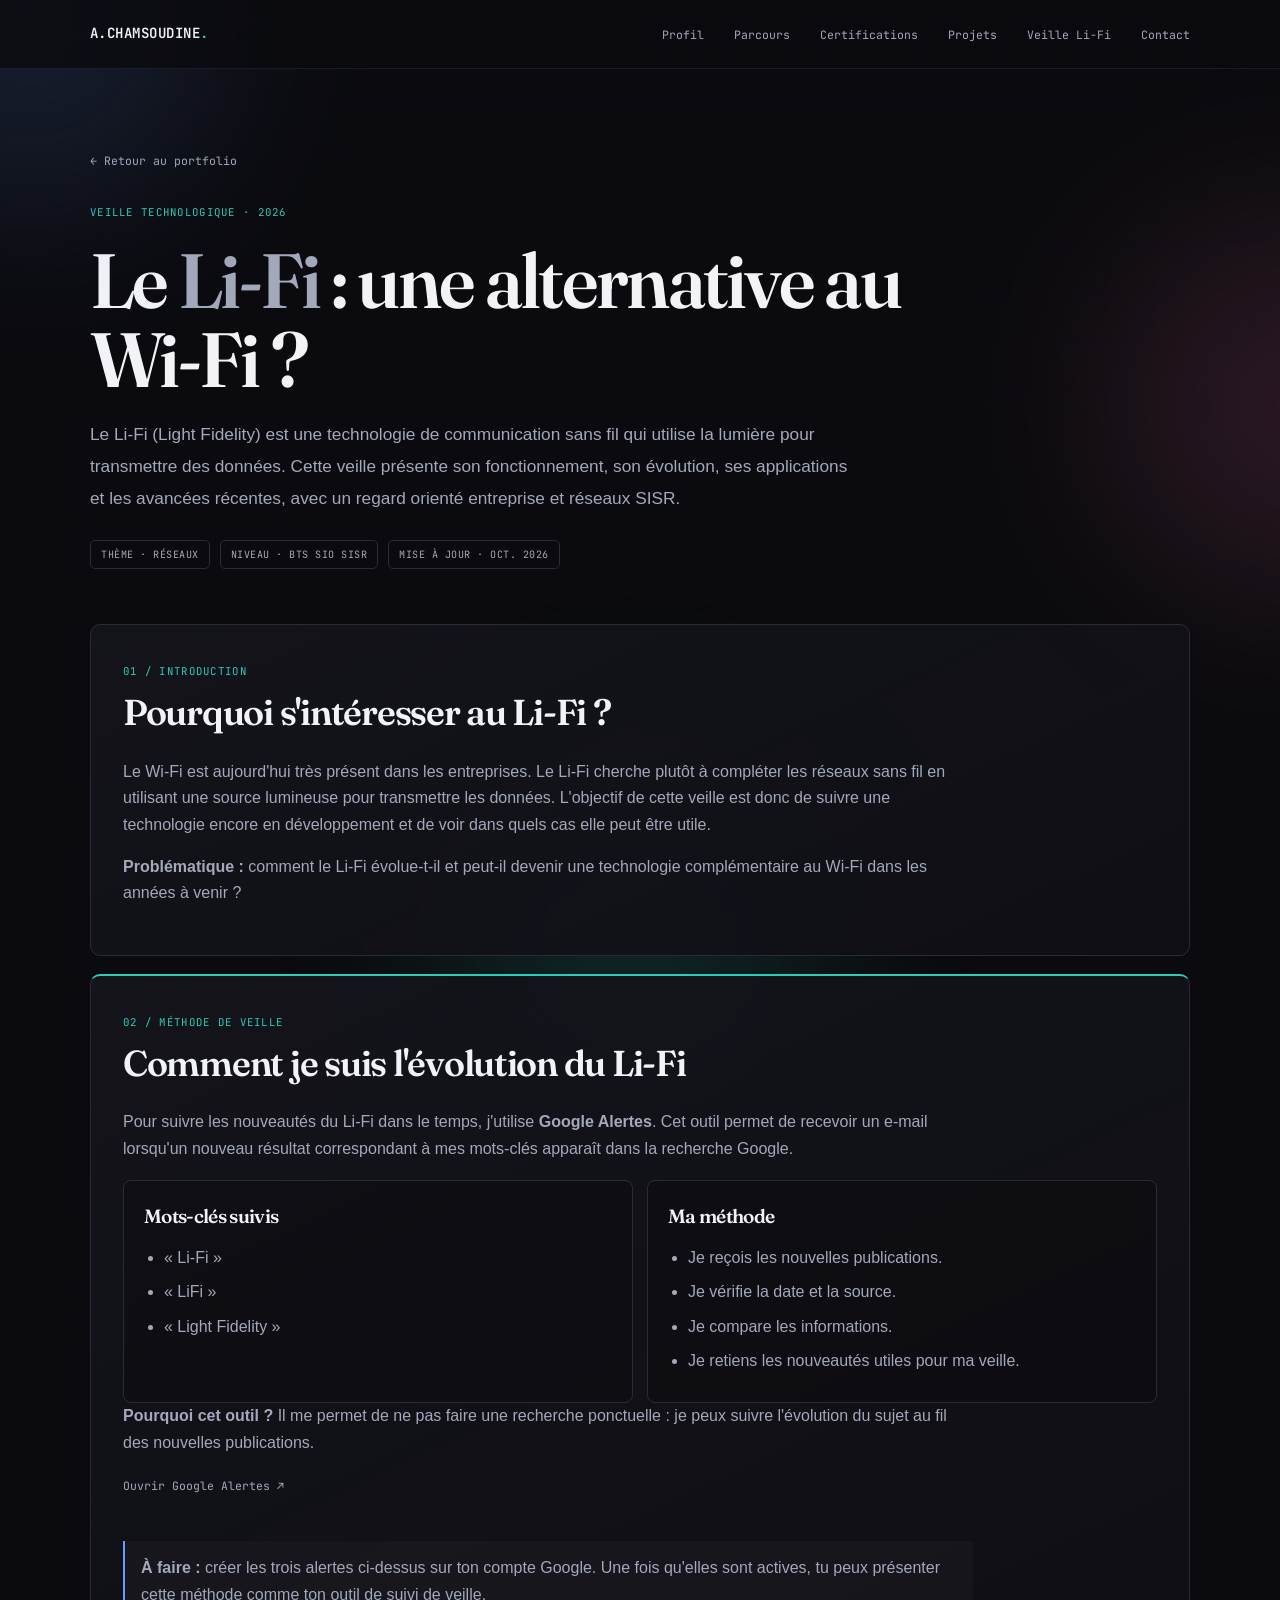
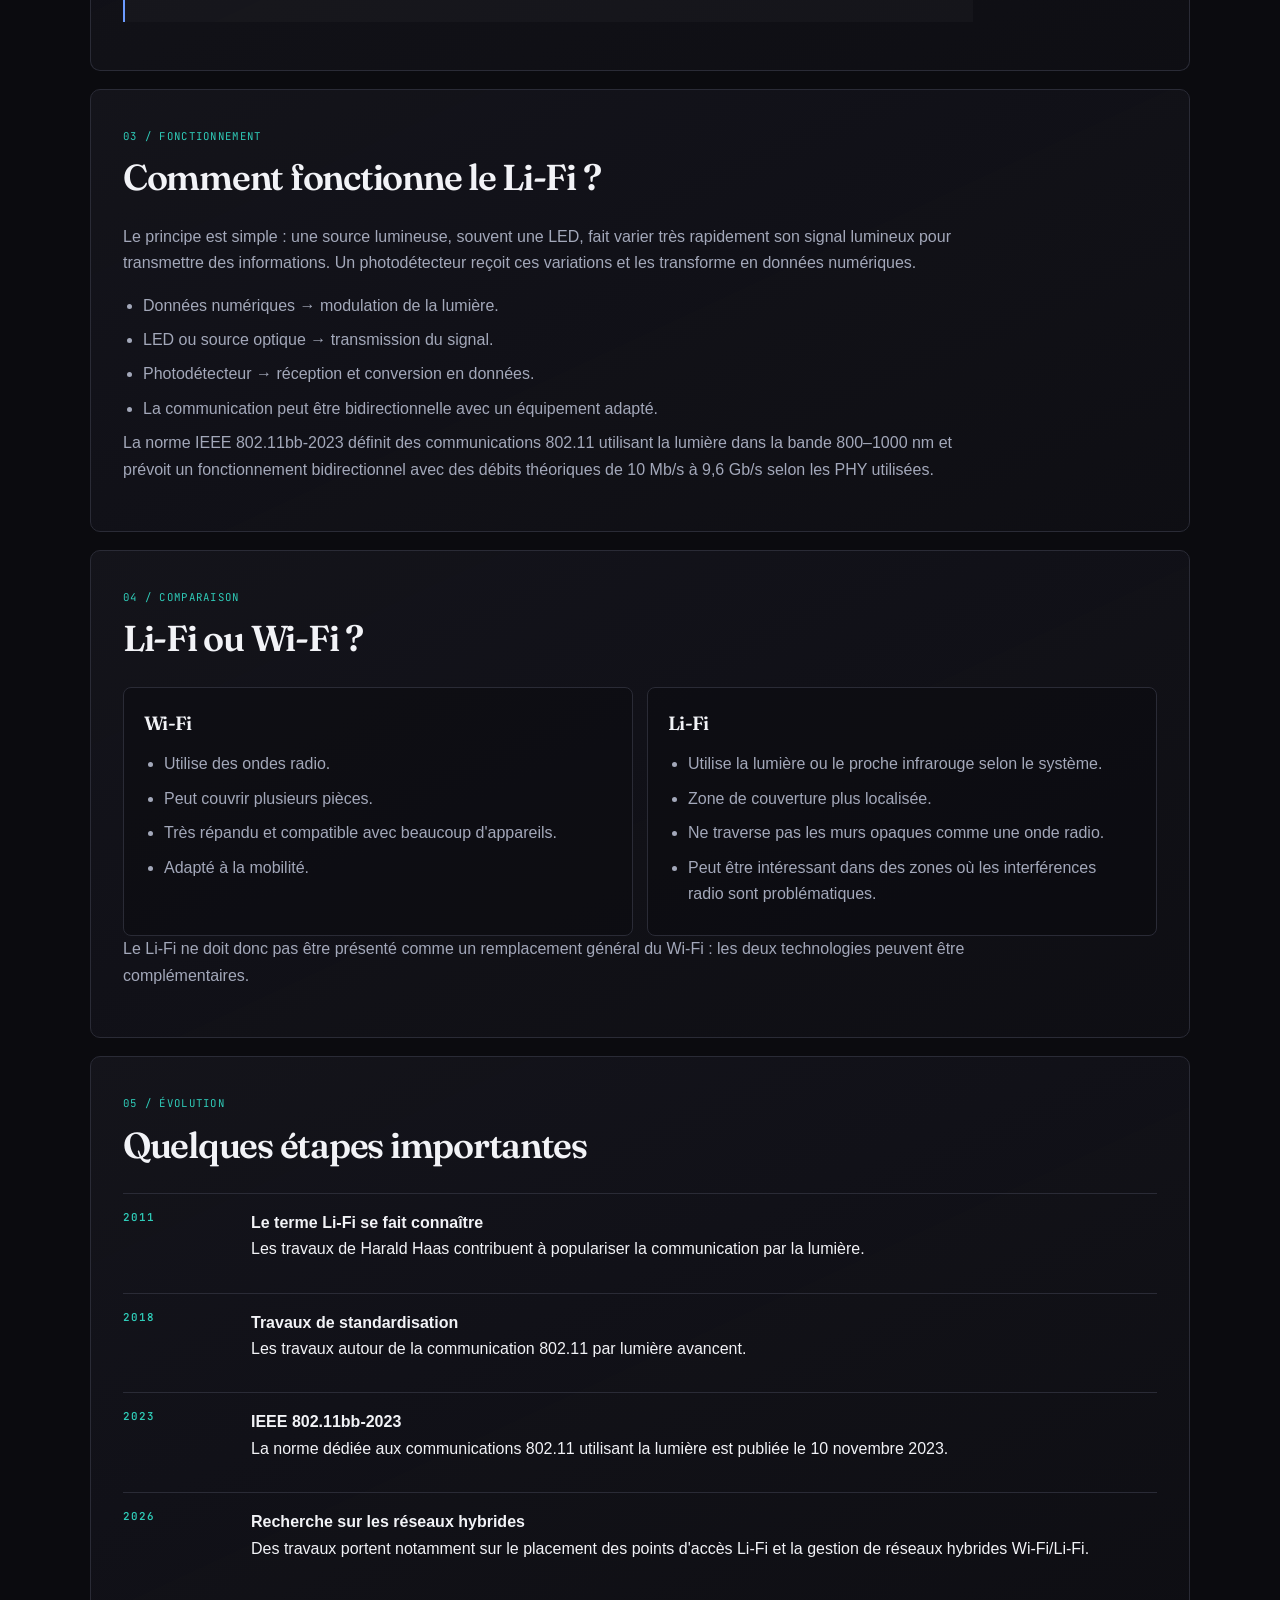
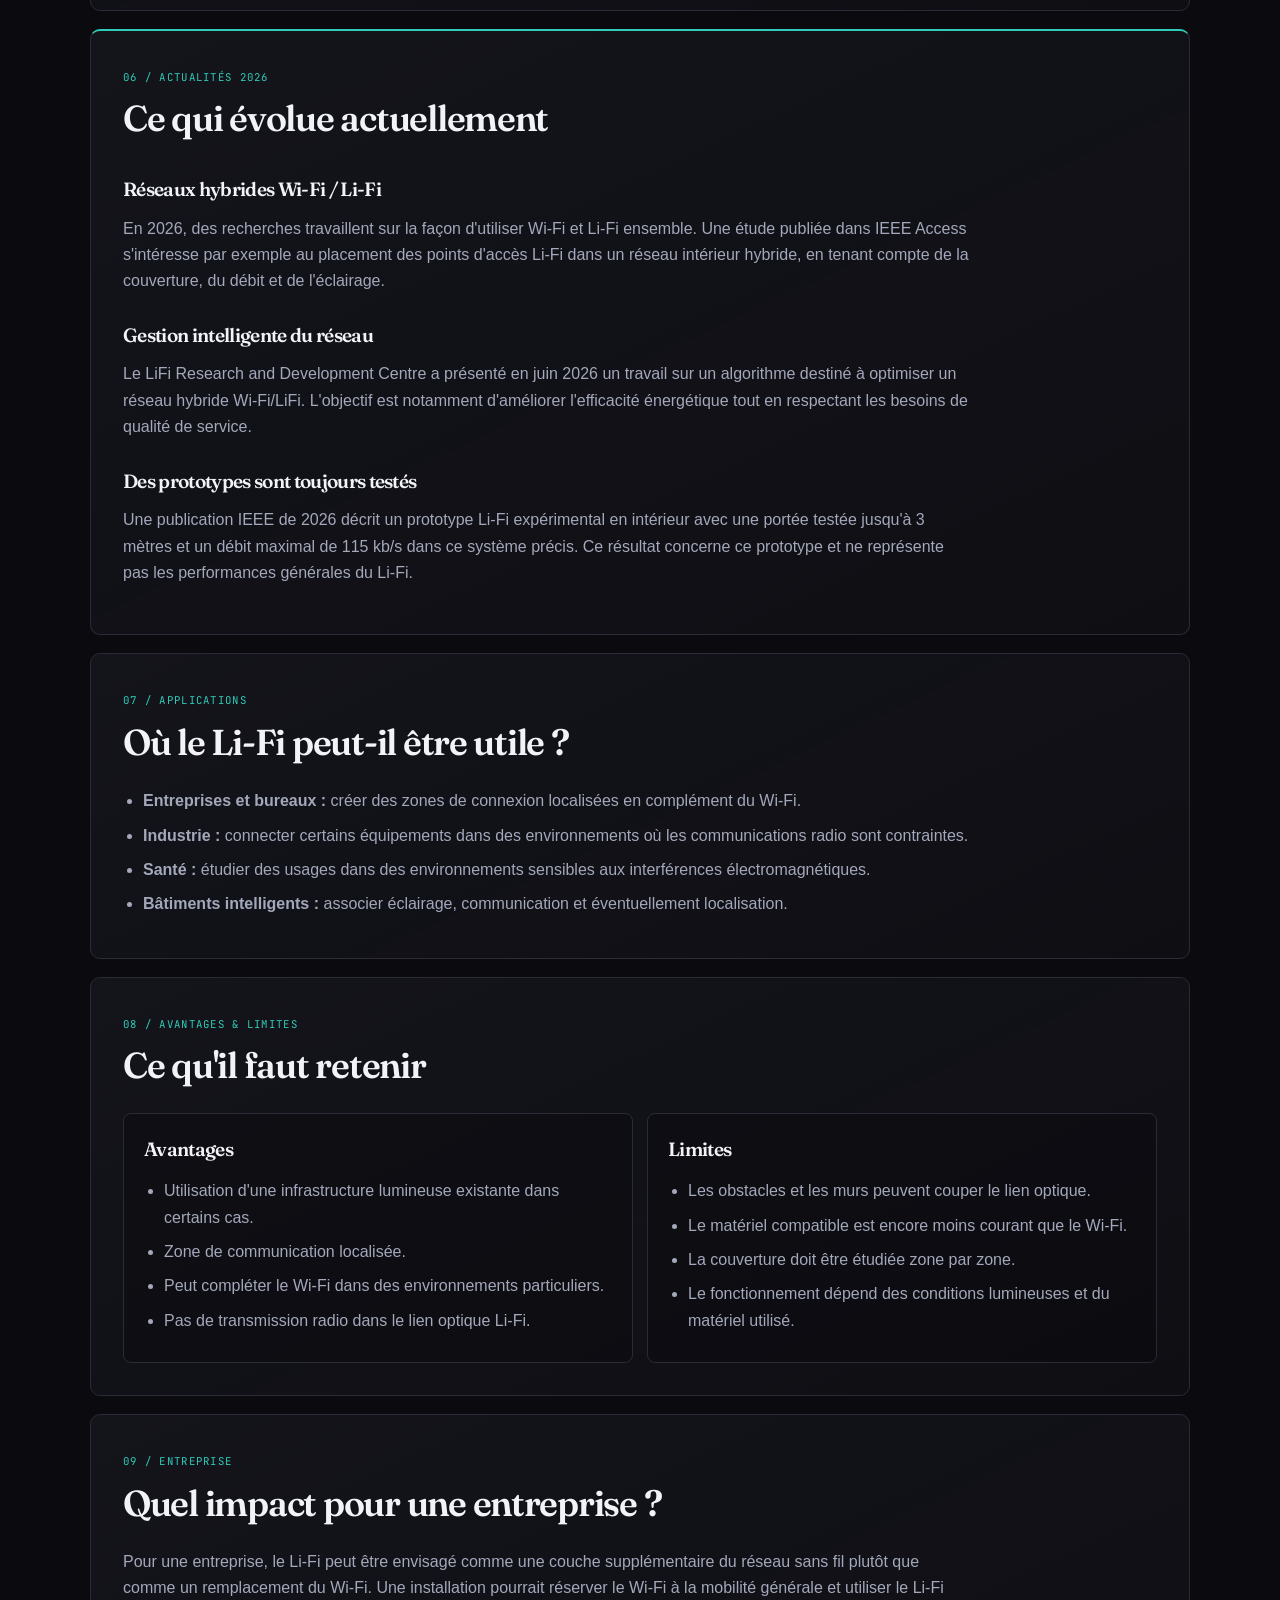
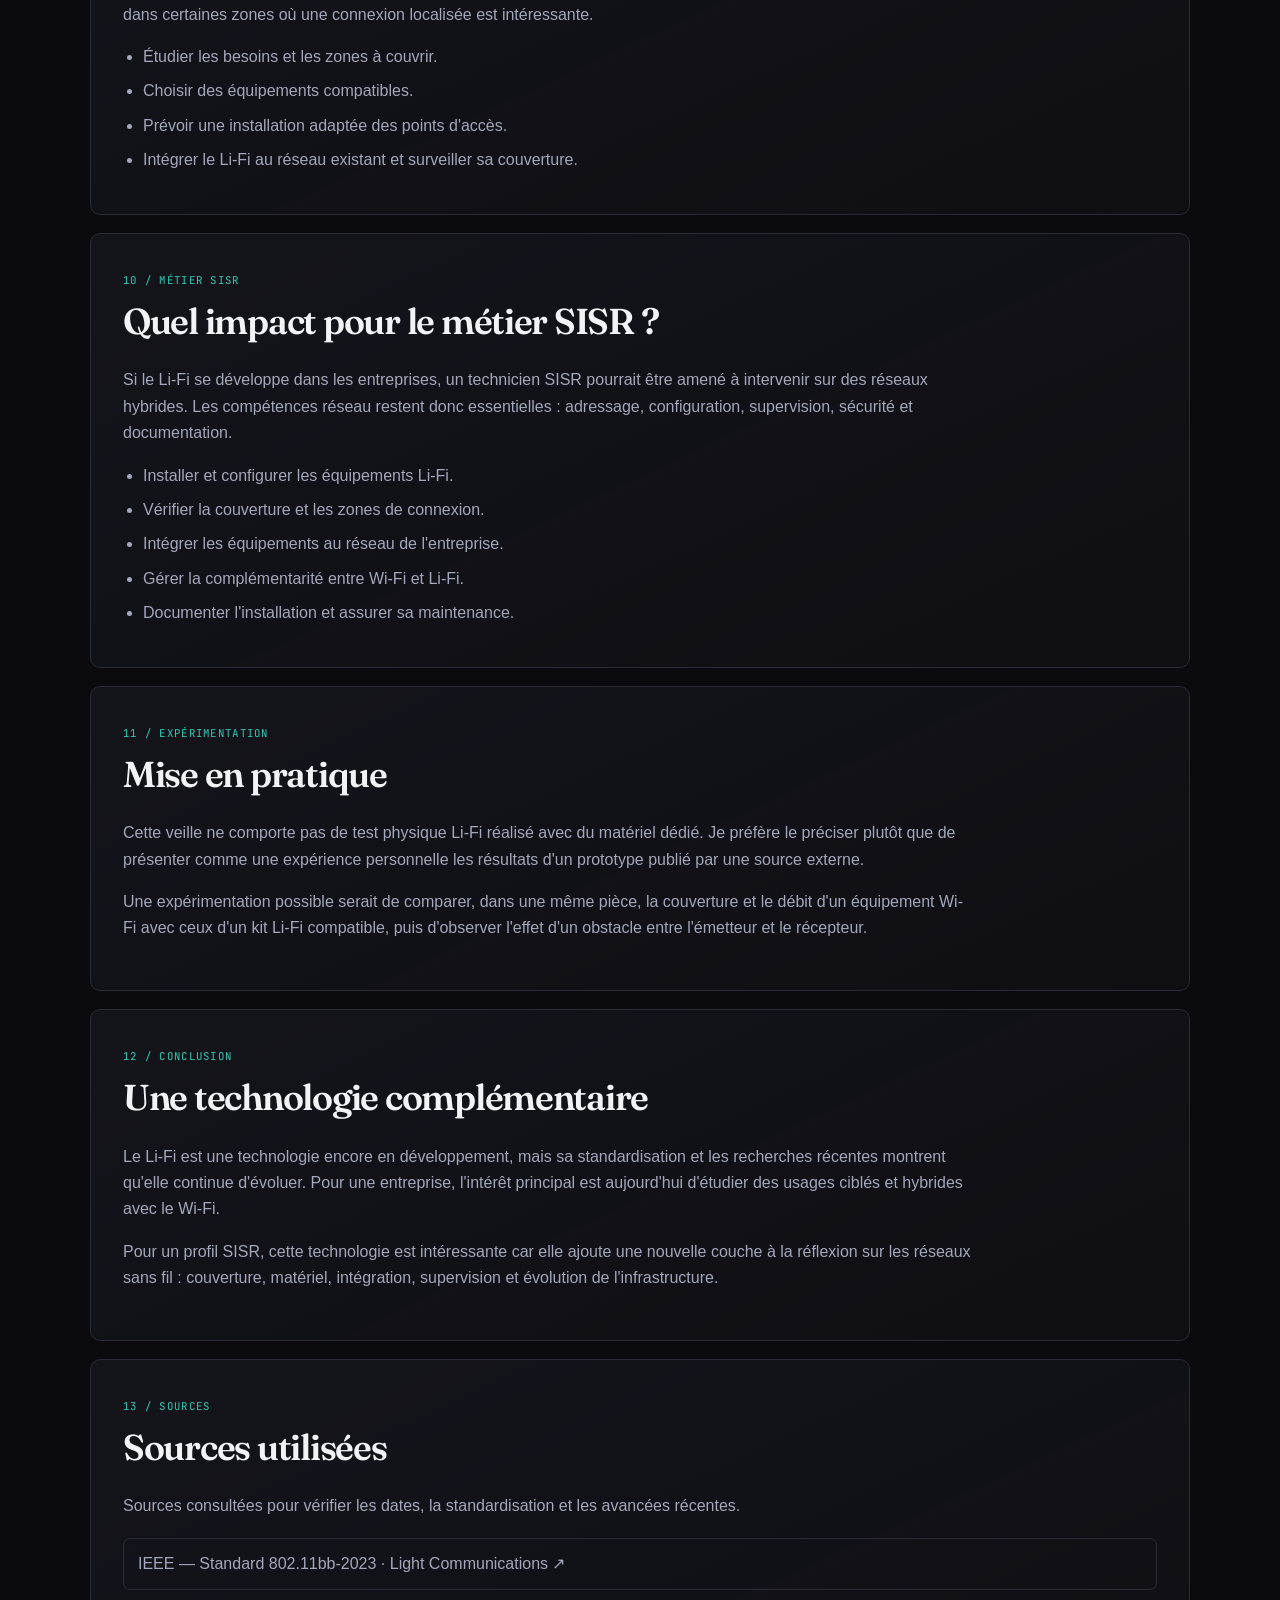
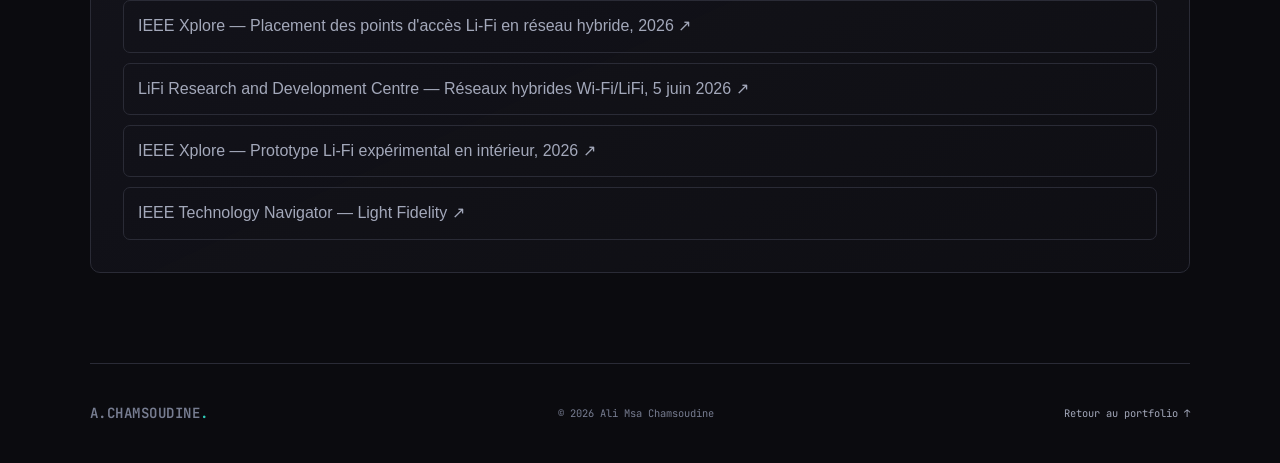
==== commit 04cf89f7: "Rename veille-lifi (2).html to veille-lifi.html" ====
--- a/veille-lifi.html
+++ b/veille-lifi.html
@@ -37,6 +37,7 @@
     .back-link { display:inline-flex; margin-bottom:30px; color:var(--ink-soft); font:0.72rem "JetBrains Mono",monospace; text-decoration:none; }
     .back-link:hover { color:var(--teal); }
     .watch-highlight { border-top:2px solid var(--ochre); }
+    .watch-note { margin-top:18px; padding:14px 16px; border-left:2px solid var(--teal); background:rgba(255,255,255,.025); }
     @media (max-width:620px) {
       .watch-page { padding:55px 0 65px; }
       .watch-section { padding:22px; }
@@ -94,8 +95,43 @@
         </p>
       </section>
 
-      <section class="watch-section reveal">
-        <span class="section-index">02 / FONCTIONNEMENT</span>
+      <section class="watch-section watch-highlight reveal">
+        <span class="section-index">02 / MÉTHODE DE VEILLE</span>
+        <h2>Comment je suis l'évolution du Li-Fi</h2>
+        <p>
+          Pour suivre les nouveautés du Li-Fi dans le temps, j'utilise <strong>Google Alertes</strong>.
+          Cet outil permet de recevoir un e-mail lorsqu'un nouveau résultat correspondant à mes mots-clés apparaît dans la recherche Google.
+        </p>
+        <div class="compare">
+          <div class="compare-card">
+            <h3>Mots-clés suivis</h3>
+            <ul>
+              <li>« Li-Fi »</li>
+              <li>« LiFi »</li>
+              <li>« Light Fidelity »</li>
+            </ul>
+          </div>
+          <div class="compare-card">
+            <h3>Ma méthode</h3>
+            <ul>
+              <li>Je reçois les nouvelles publications.</li>
+              <li>Je vérifie la date et la source.</li>
+              <li>Je compare les informations.</li>
+              <li>Je retiens les nouveautés utiles pour ma veille.</li>
+            </ul>
+          </div>
+        </div>
+        <p>
+          <strong>Pourquoi cet outil ?</strong> Il me permet de ne pas faire une recherche ponctuelle : je peux suivre l'évolution du sujet au fil des nouvelles publications.
+        </p>
+        <p>
+          <a class="back-link" href="https://www.google.com/alerts" target="_blank" rel="noopener">Ouvrir Google Alertes ↗</a>
+        </p>
+        <p class="watch-note"><strong>À faire :</strong> créer les trois alertes ci-dessus sur ton compte Google. Une fois qu'elles sont actives, tu peux présenter cette méthode comme ton outil de suivi de veille.</p>
+      </section>
+
+      <section class="watch-section reveal">
+        <span class="section-index">03 / FONCTIONNEMENT</span>
         <h2>Comment fonctionne le Li-Fi ?</h2>
         <p>
           Le principe est simple : une source lumineuse, souvent une LED, fait varier très rapidement son signal lumineux pour transmettre des informations.
@@ -113,7 +149,7 @@
       </section>
 
       <section class="watch-section reveal">
-        <span class="section-index">03 / COMPARAISON</span>
+        <span class="section-index">04 / COMPARAISON</span>
         <h2>Li-Fi ou Wi-Fi ?</h2>
         <div class="compare">
           <div class="compare-card">
@@ -139,7 +175,7 @@
       </section>
 
       <section class="watch-section reveal">
-        <span class="section-index">04 / ÉVOLUTION</span>
+        <span class="section-index">05 / ÉVOLUTION</span>
         <h2>Quelques étapes importantes</h2>
         <div class="timeline-watch">
           <div class="watch-event"><span class="year">2011</span><div><strong>Le terme Li-Fi se fait connaître</strong><br><span>Les travaux de Harald Haas contribuent à populariser la communication par la lumière.</span></div></div>
@@ -150,7 +186,7 @@
       </section>
 
       <section class="watch-section watch-highlight reveal">
-        <span class="section-index">05 / ACTUALITÉS 2026</span>
+        <span class="section-index">06 / ACTUALITÉS 2026</span>
         <h2>Ce qui évolue actuellement</h2>
         <h3>Réseaux hybrides Wi-Fi / Li-Fi</h3>
         <p>
@@ -167,7 +203,7 @@
       </section>
 
       <section class="watch-section reveal">
-        <span class="section-index">06 / APPLICATIONS</span>
+        <span class="section-index">07 / APPLICATIONS</span>
         <h2>Où le Li-Fi peut-il être utile ?</h2>
         <ul>
           <li><strong>Entreprises et bureaux :</strong> créer des zones de connexion localisées en complément du Wi-Fi.</li>
@@ -178,7 +214,7 @@
       </section>
 
       <section class="watch-section reveal">
-        <span class="section-index">07 / AVANTAGES & LIMITES</span>
+        <span class="section-index">08 / AVANTAGES & LIMITES</span>
         <h2>Ce qu'il faut retenir</h2>
         <div class="compare">
           <div class="compare-card">
@@ -203,7 +239,7 @@
       </section>
 
       <section class="watch-section reveal">
-        <span class="section-index">08 / ENTREPRISE</span>
+        <span class="section-index">09 / ENTREPRISE</span>
         <h2>Quel impact pour une entreprise ?</h2>
         <p>
           Pour une entreprise, le Li-Fi peut être envisagé comme une couche supplémentaire du réseau sans fil plutôt que comme un remplacement du Wi-Fi.
@@ -218,7 +254,7 @@
       </section>
 
       <section class="watch-section reveal">
-        <span class="section-index">09 / MÉTIER SISR</span>
+        <span class="section-index">10 / MÉTIER SISR</span>
         <h2>Quel impact pour le métier SISR ?</h2>
         <p>
           Si le Li-Fi se développe dans les entreprises, un technicien SISR pourrait être amené à intervenir sur des réseaux hybrides. Les compétences réseau restent donc essentielles : adressage, configuration, supervision, sécurité et documentation.
@@ -233,7 +269,7 @@
       </section>
 
       <section class="watch-section reveal">
-        <span class="section-index">10 / EXPÉRIMENTATION</span>
+        <span class="section-index">11 / EXPÉRIMENTATION</span>
         <h2>Mise en pratique</h2>
         <p>
           Cette veille ne comporte pas de test physique Li-Fi réalisé avec du matériel dédié. Je préfère le préciser plutôt que de présenter comme une expérience personnelle les résultats d'un prototype publié par une source externe.
@@ -244,7 +280,7 @@
       </section>
 
       <section class="watch-section reveal">
-        <span class="section-index">11 / CONCLUSION</span>
+        <span class="section-index">12 / CONCLUSION</span>
         <h2>Une technologie complémentaire</h2>
         <p>
           Le Li-Fi est une technologie encore en développement, mais sa standardisation et les recherches récentes montrent qu'elle continue d'évoluer.
@@ -256,7 +292,7 @@
       </section>
 
       <section class="watch-section reveal">
-        <span class="section-index">12 / SOURCES</span>
+        <span class="section-index">13 / SOURCES</span>
         <h2>Sources utilisées</h2>
         <p>Sources consultées pour vérifier les dates, la standardisation et les avancées récentes.</p>
         <div class="source-list">
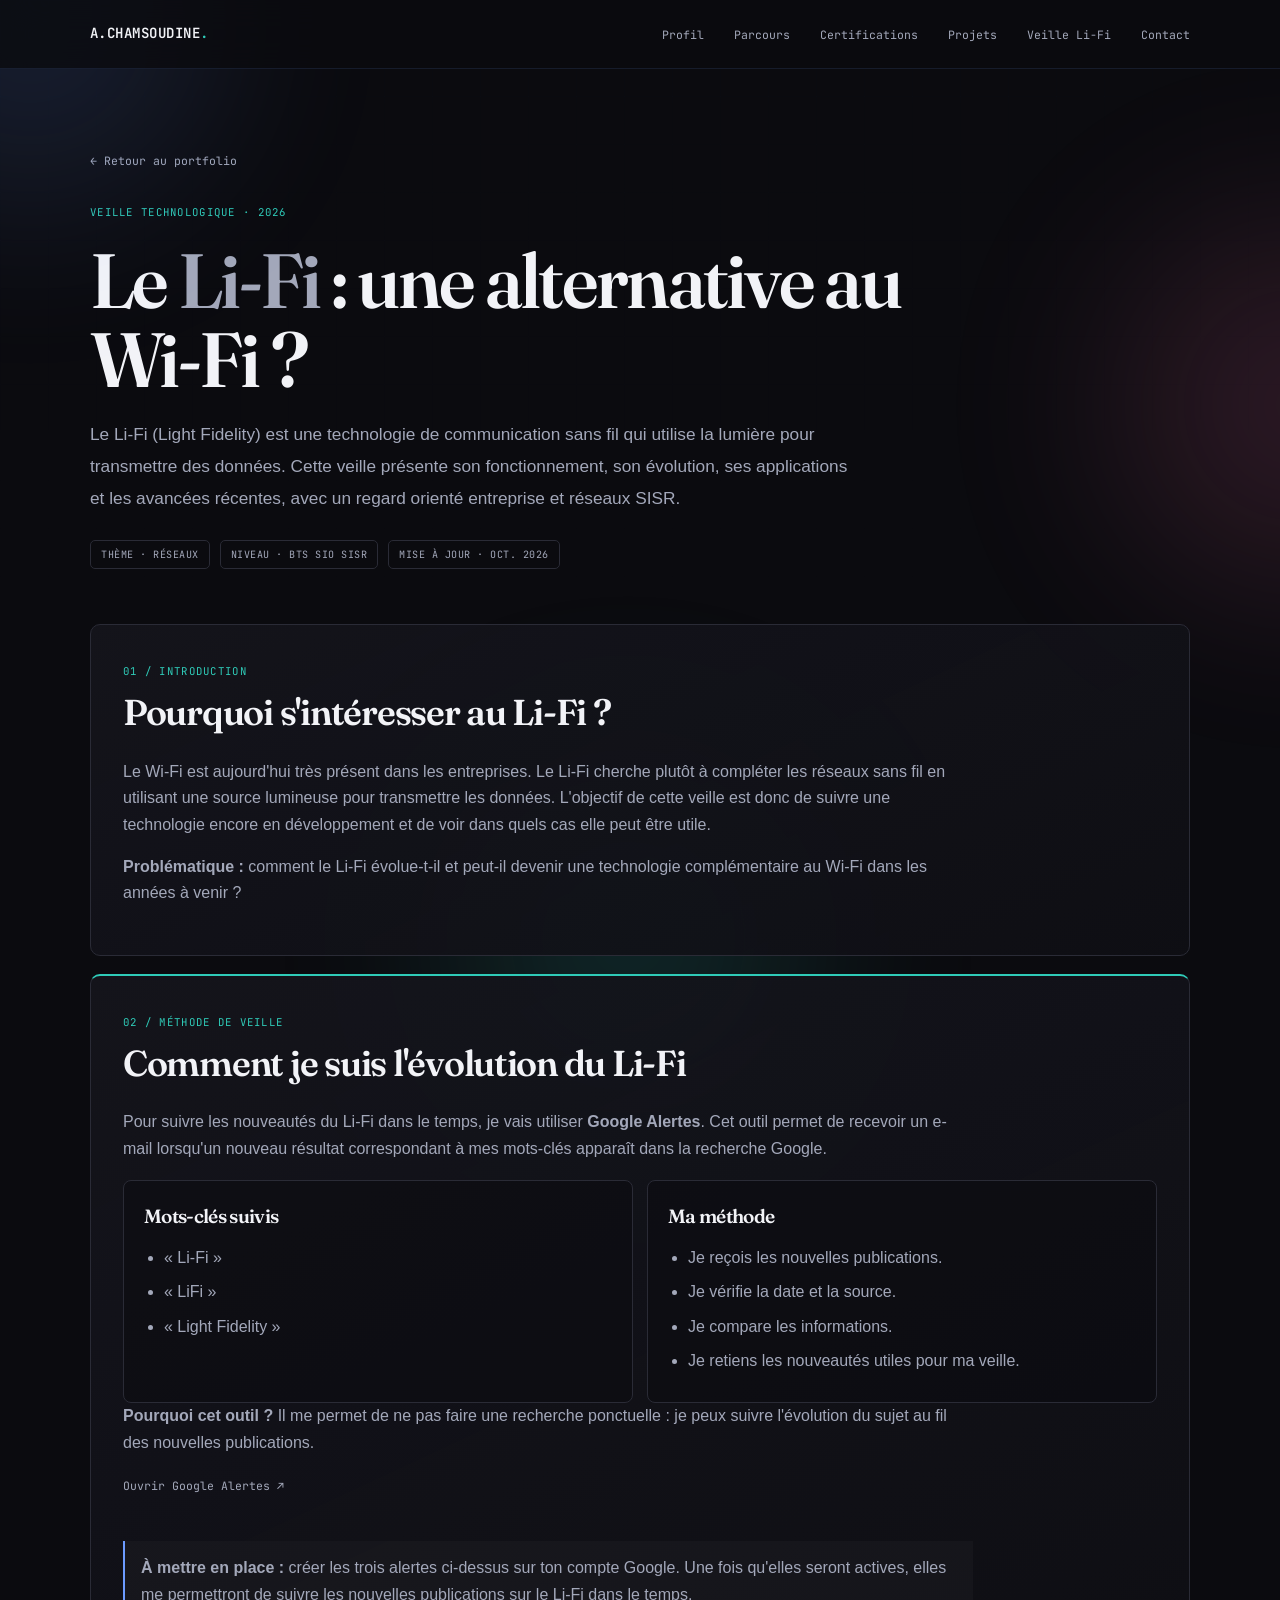
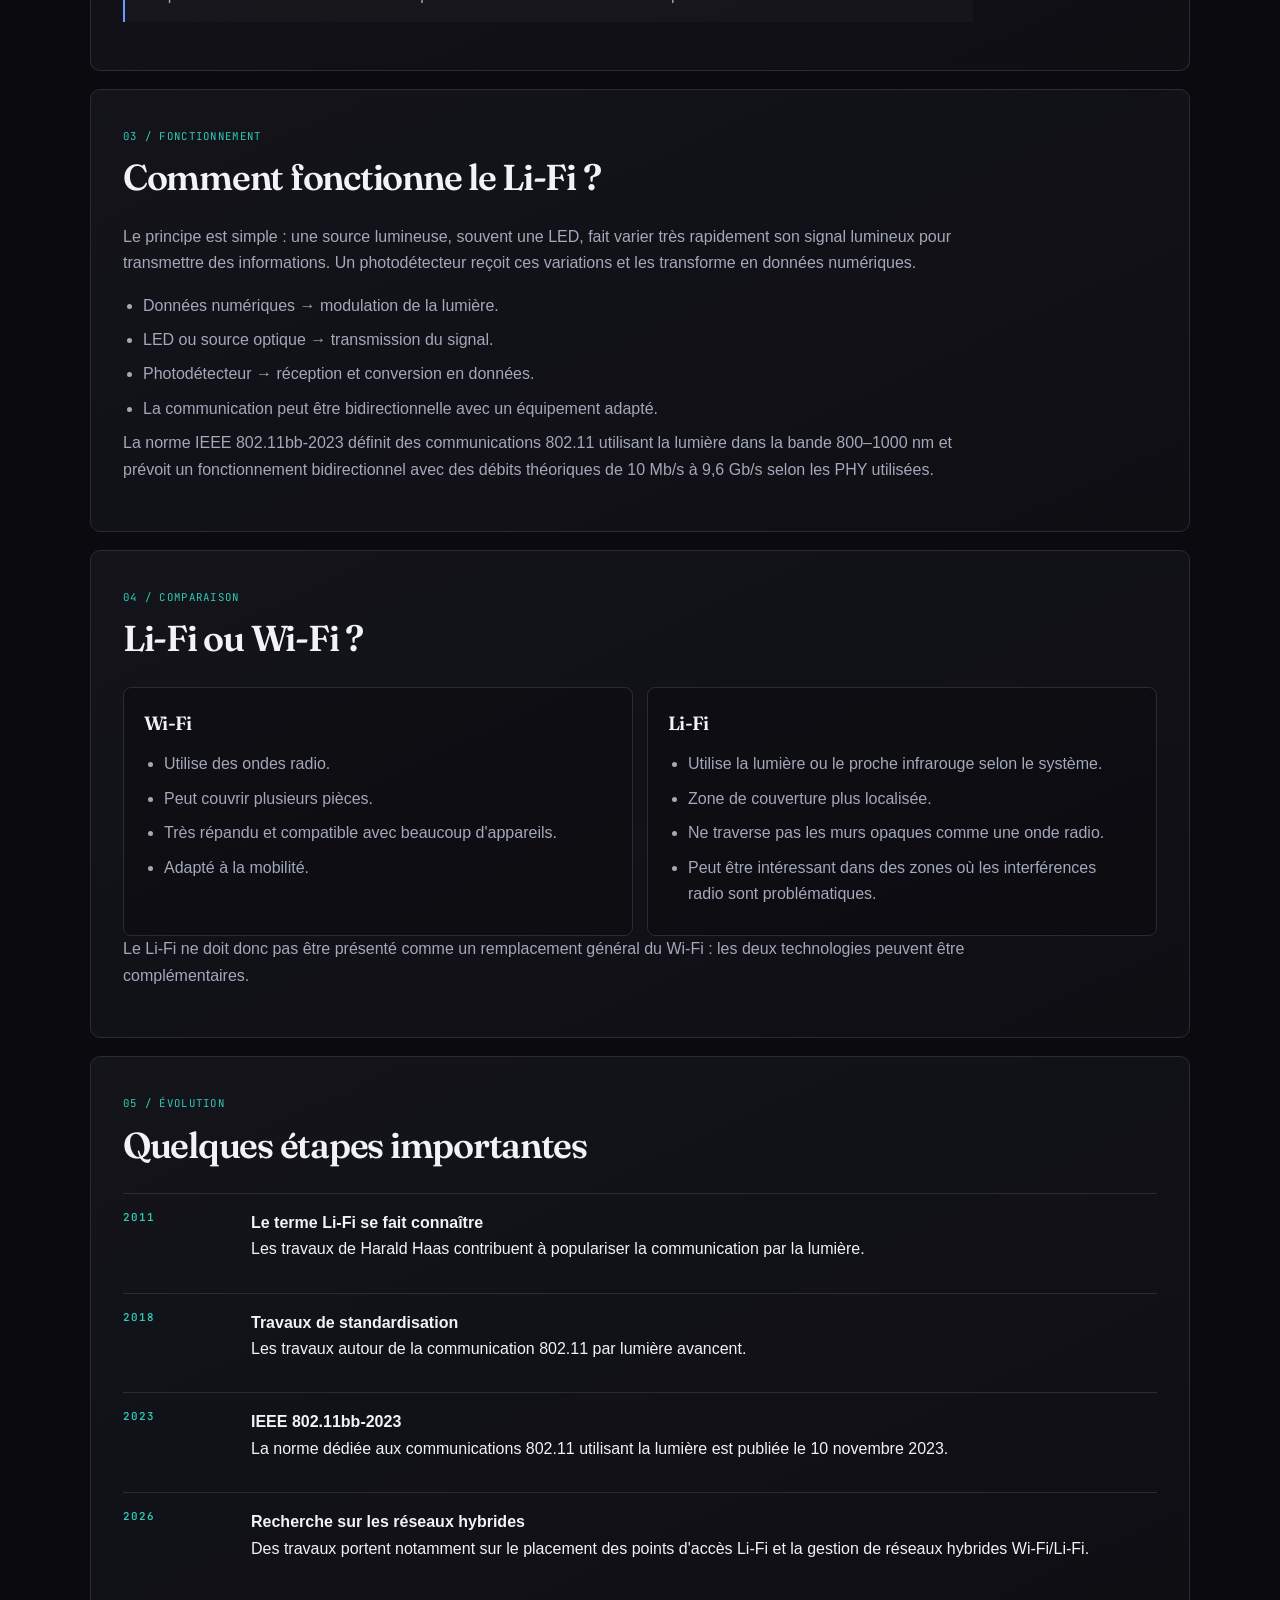
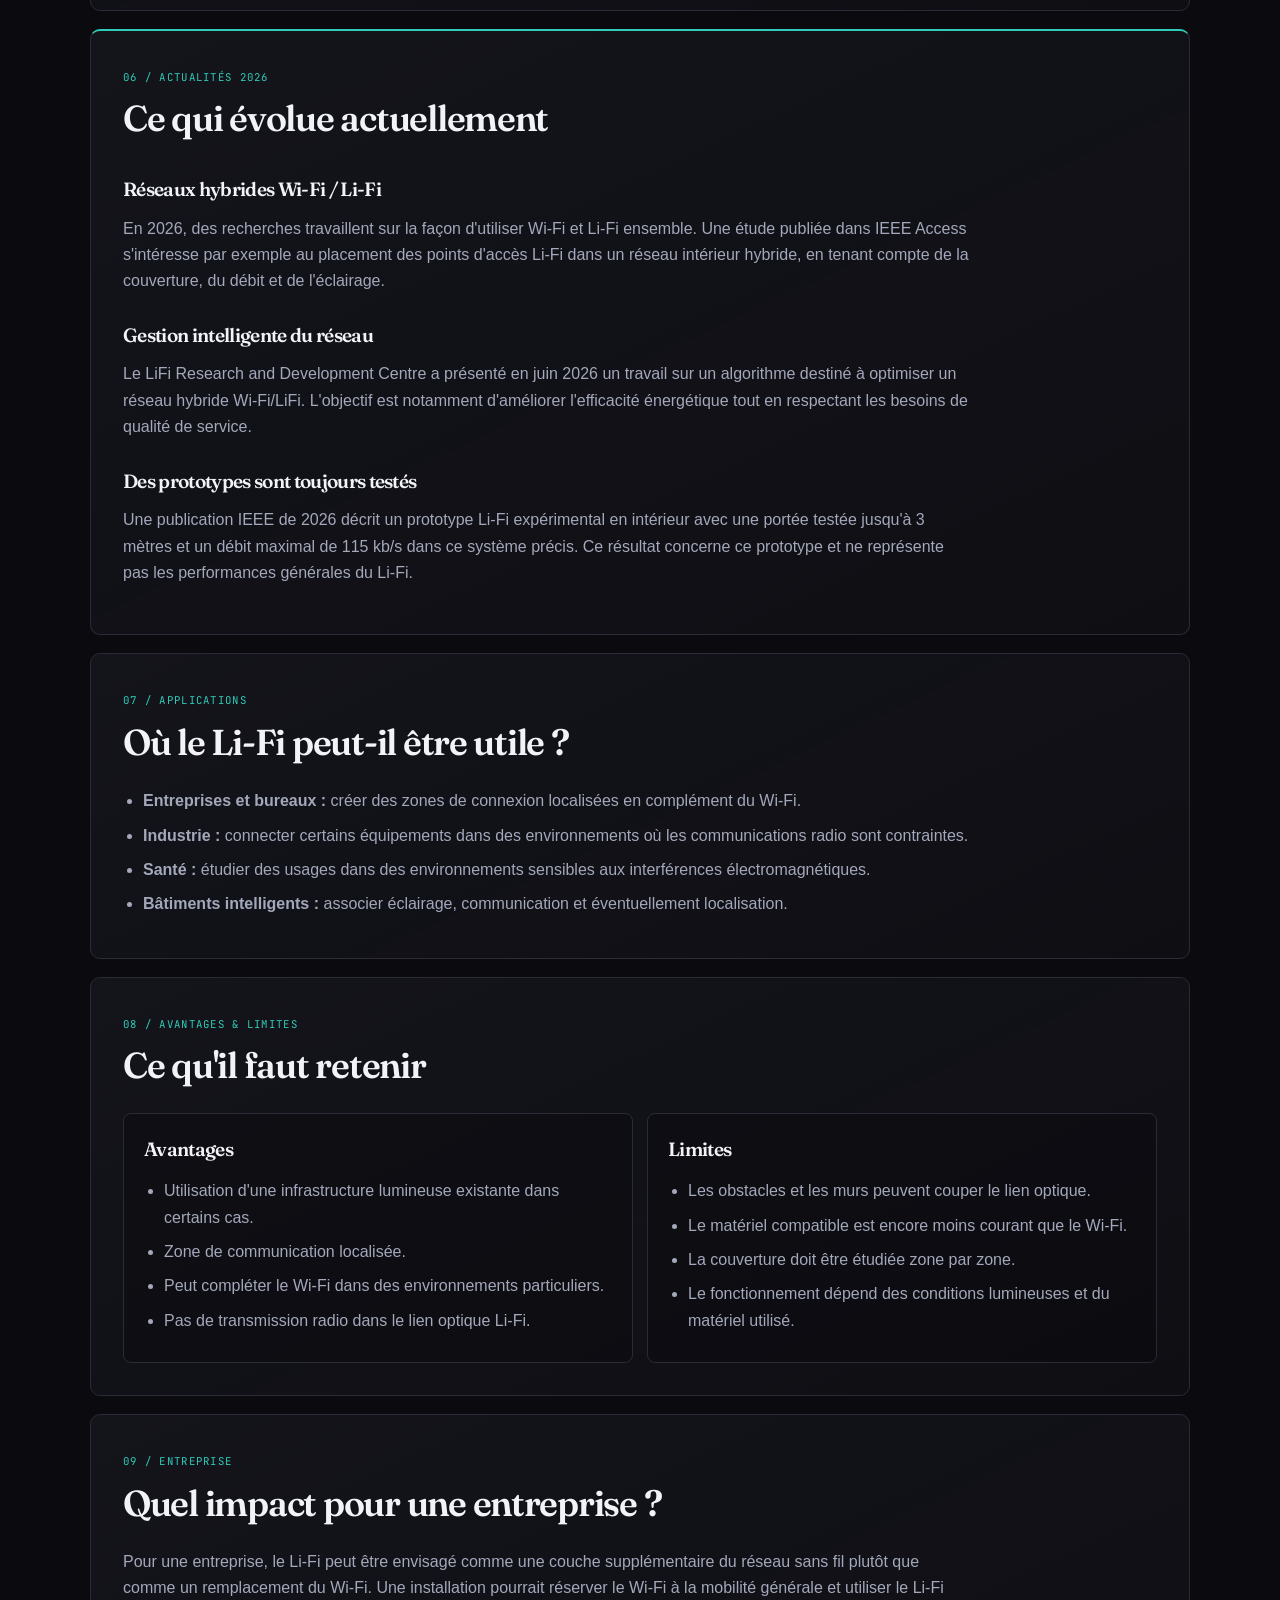
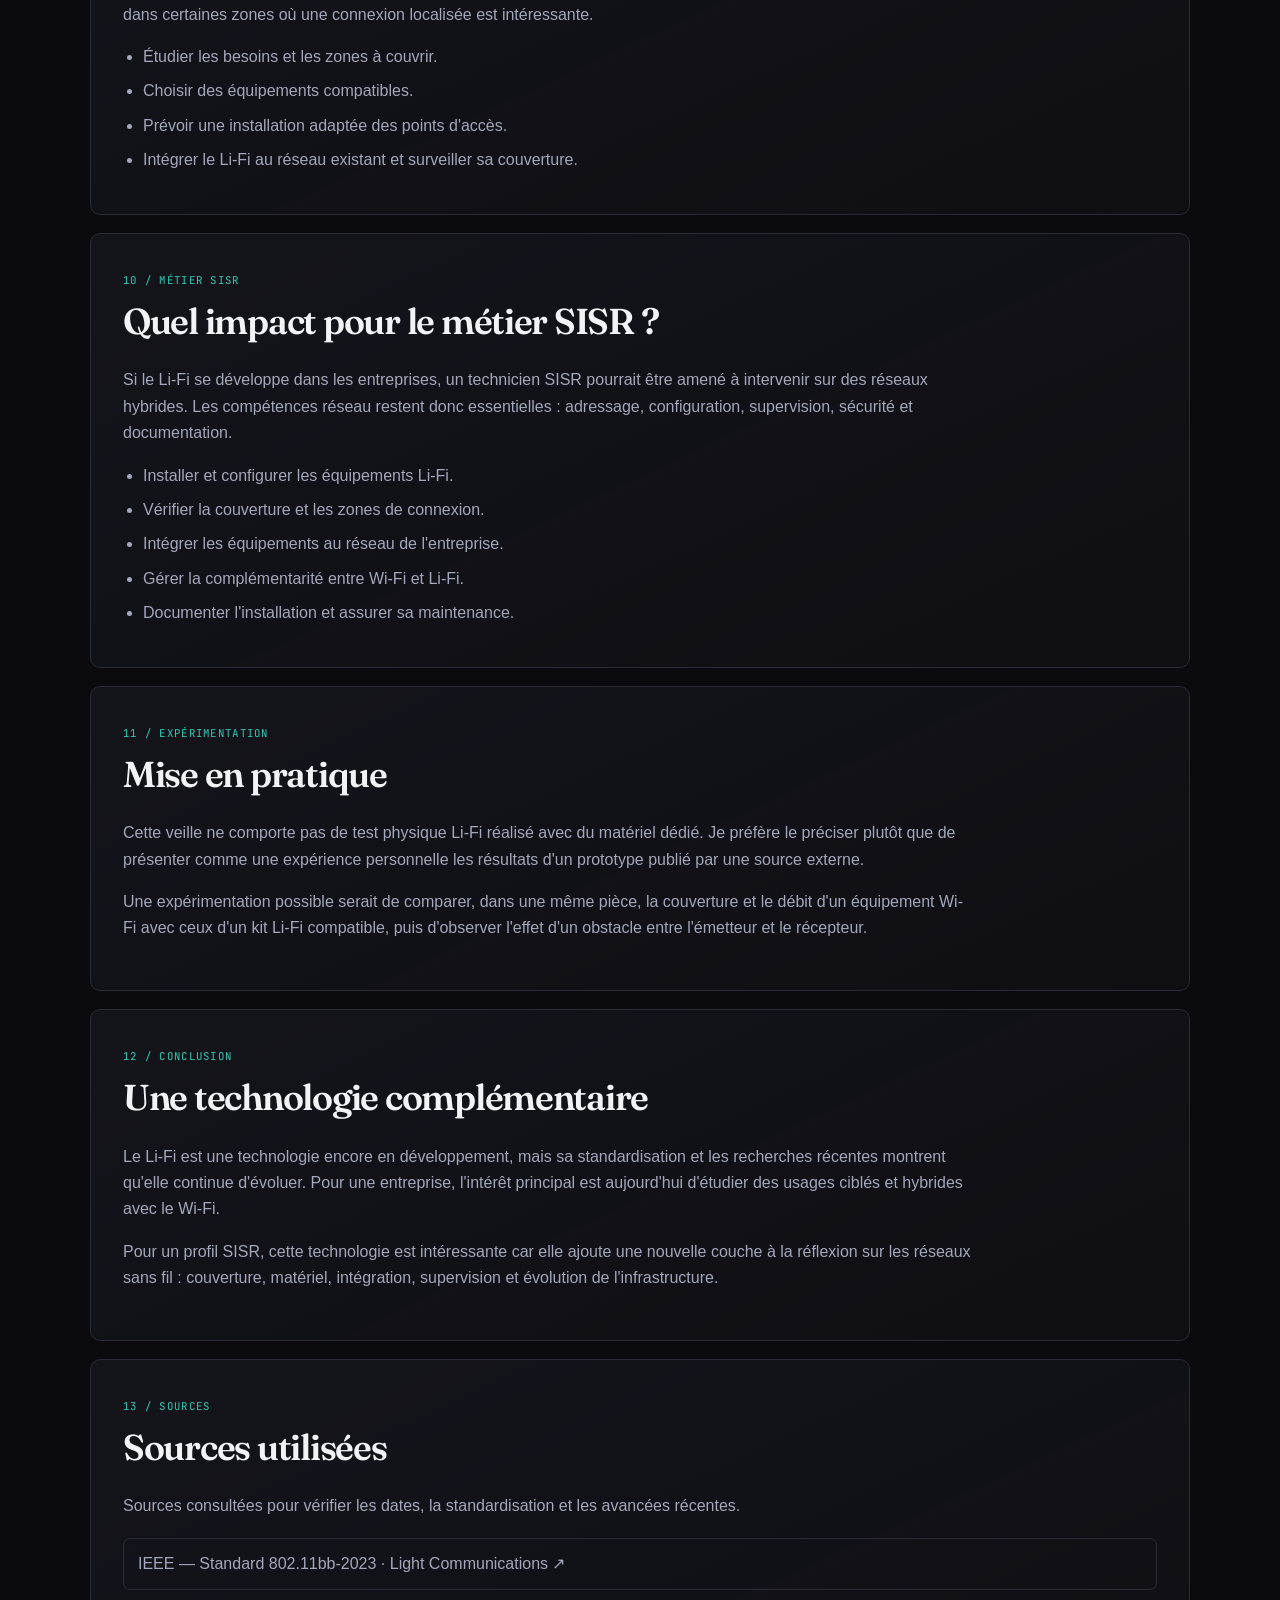
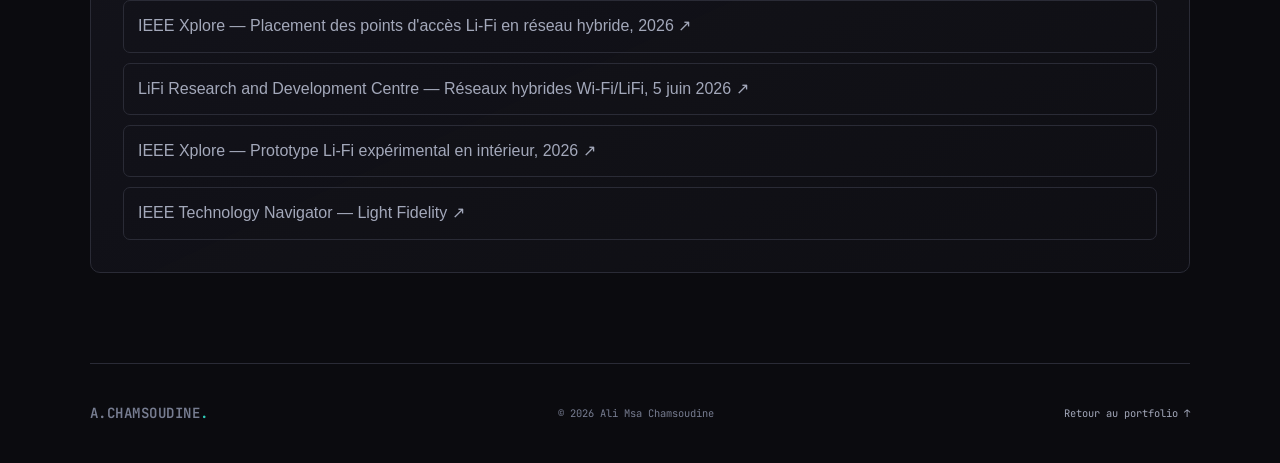
==== commit d3876536: "Rename veille-lifi.html.html to veille-lifi.html" ====
--- a/veille-lifi.html
+++ b/veille-lifi.html
@@ -99,7 +99,7 @@
         <span class="section-index">02 / MÉTHODE DE VEILLE</span>
         <h2>Comment je suis l'évolution du Li-Fi</h2>
         <p>
-          Pour suivre les nouveautés du Li-Fi dans le temps, j'utilise <strong>Google Alertes</strong>.
+          Pour suivre les nouveautés du Li-Fi dans le temps, je vais utiliser <strong>Google Alertes</strong>.
           Cet outil permet de recevoir un e-mail lorsqu'un nouveau résultat correspondant à mes mots-clés apparaît dans la recherche Google.
         </p>
         <div class="compare">
@@ -127,7 +127,7 @@
         <p>
           <a class="back-link" href="https://www.google.com/alerts" target="_blank" rel="noopener">Ouvrir Google Alertes ↗</a>
         </p>
-        <p class="watch-note"><strong>À faire :</strong> créer les trois alertes ci-dessus sur ton compte Google. Une fois qu'elles sont actives, tu peux présenter cette méthode comme ton outil de suivi de veille.</p>
+        <p class="watch-note"><strong>À mettre en place :</strong> créer les trois alertes ci-dessus sur ton compte Google. Une fois qu'elles seront actives, elles me permettront de suivre les nouvelles publications sur le Li-Fi dans le temps.</p>
       </section>
 
       <section class="watch-section reveal">
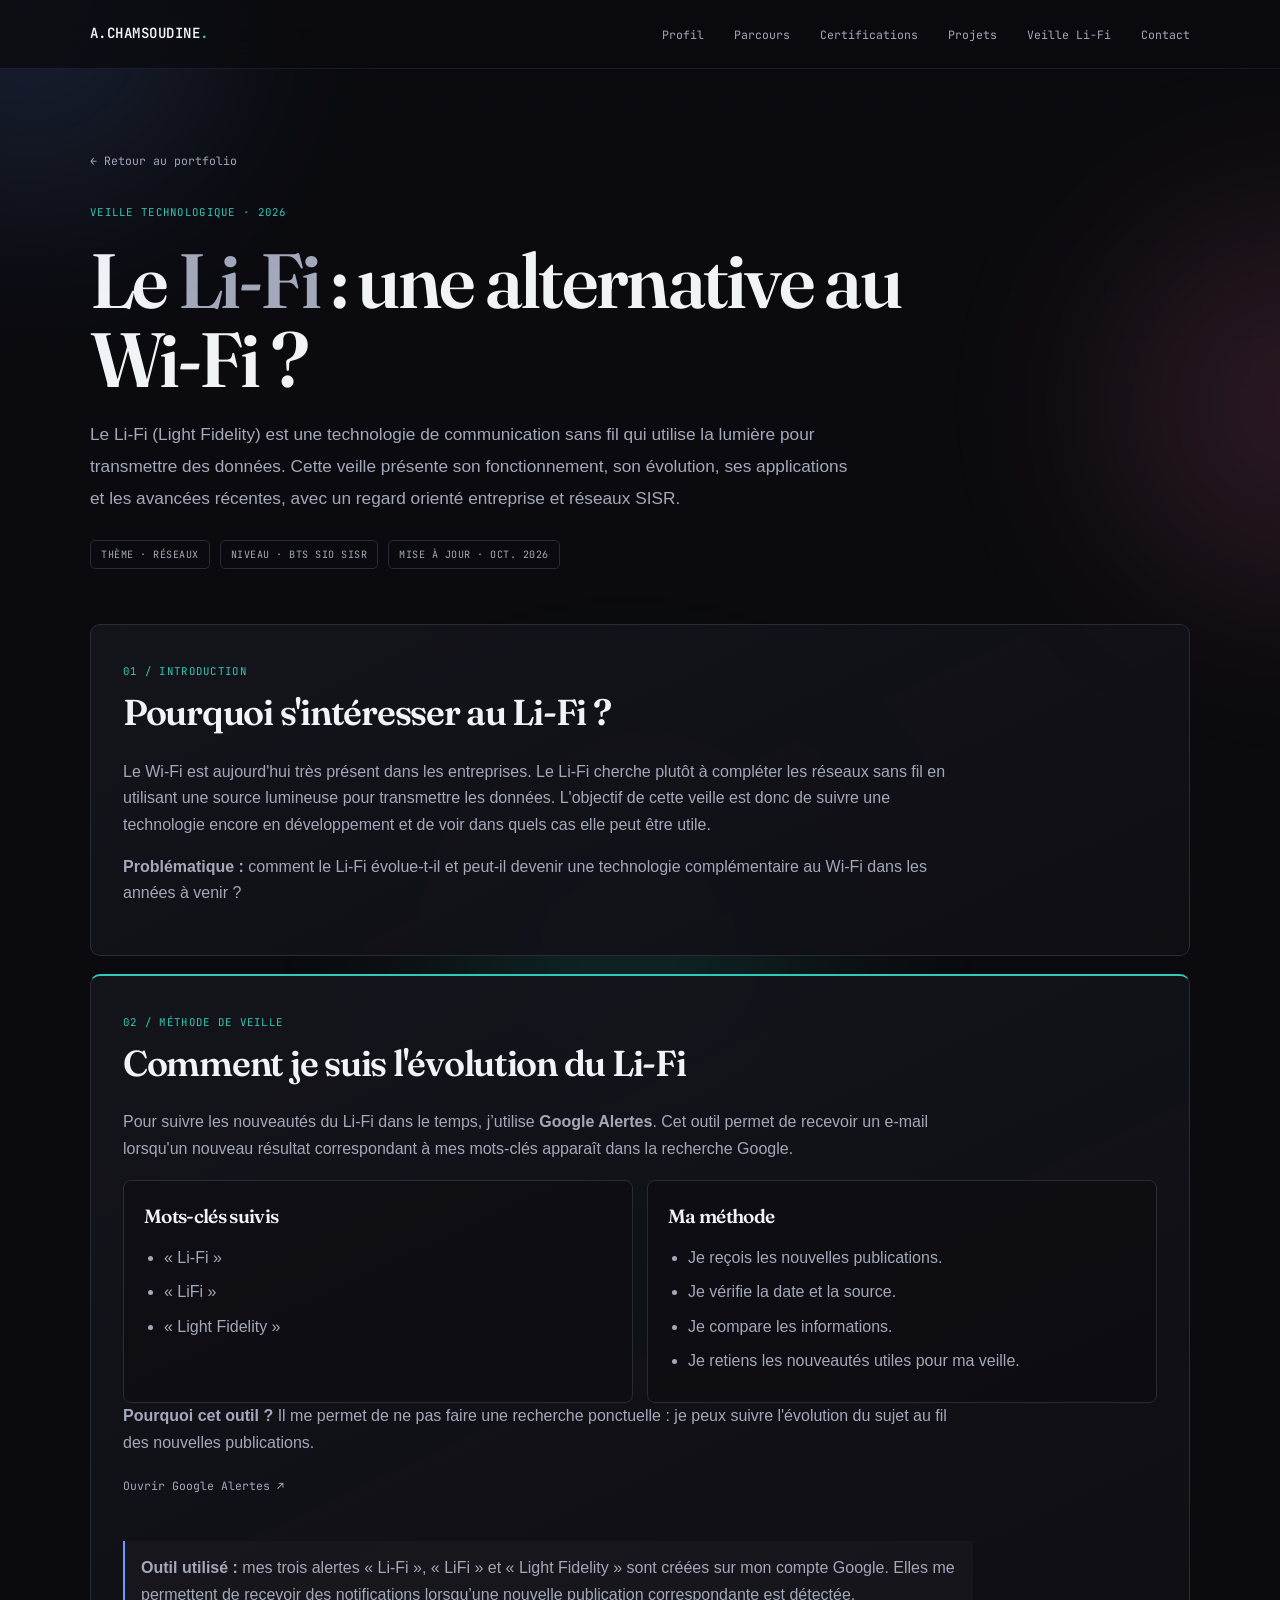
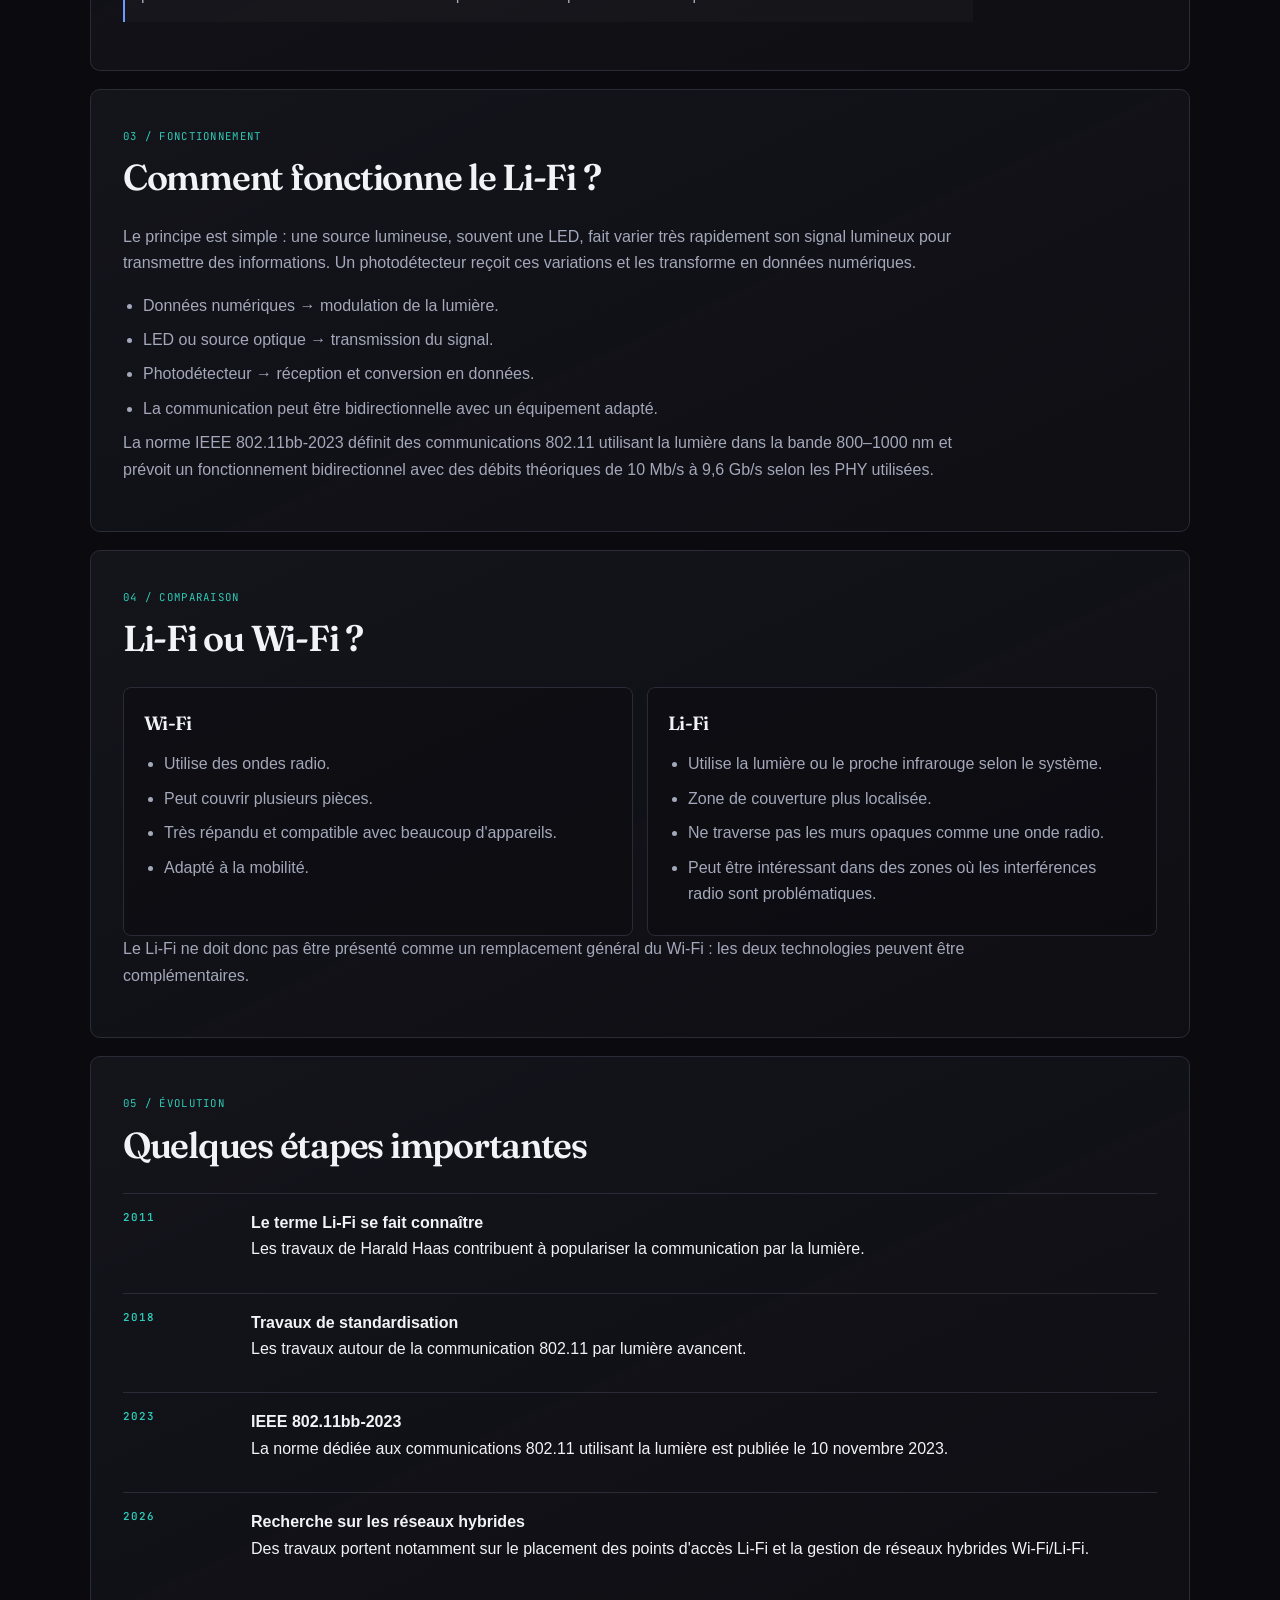
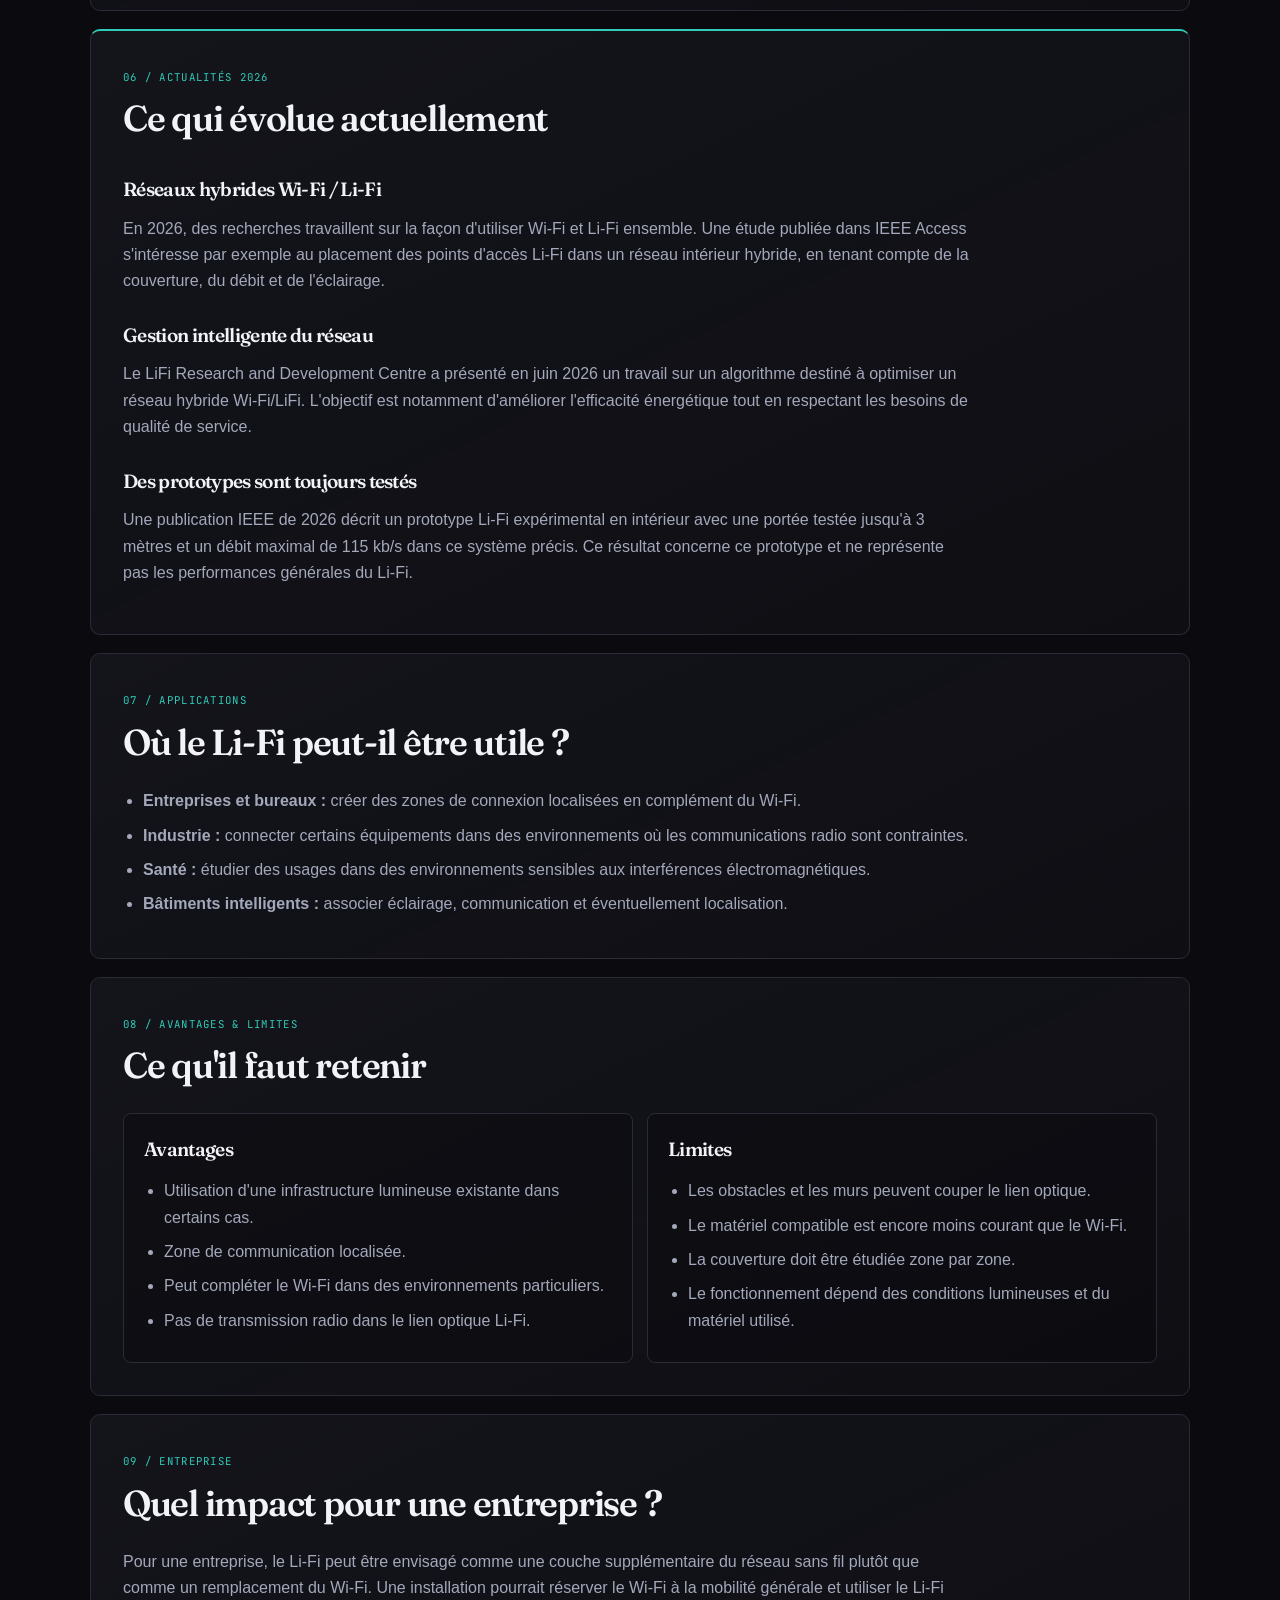
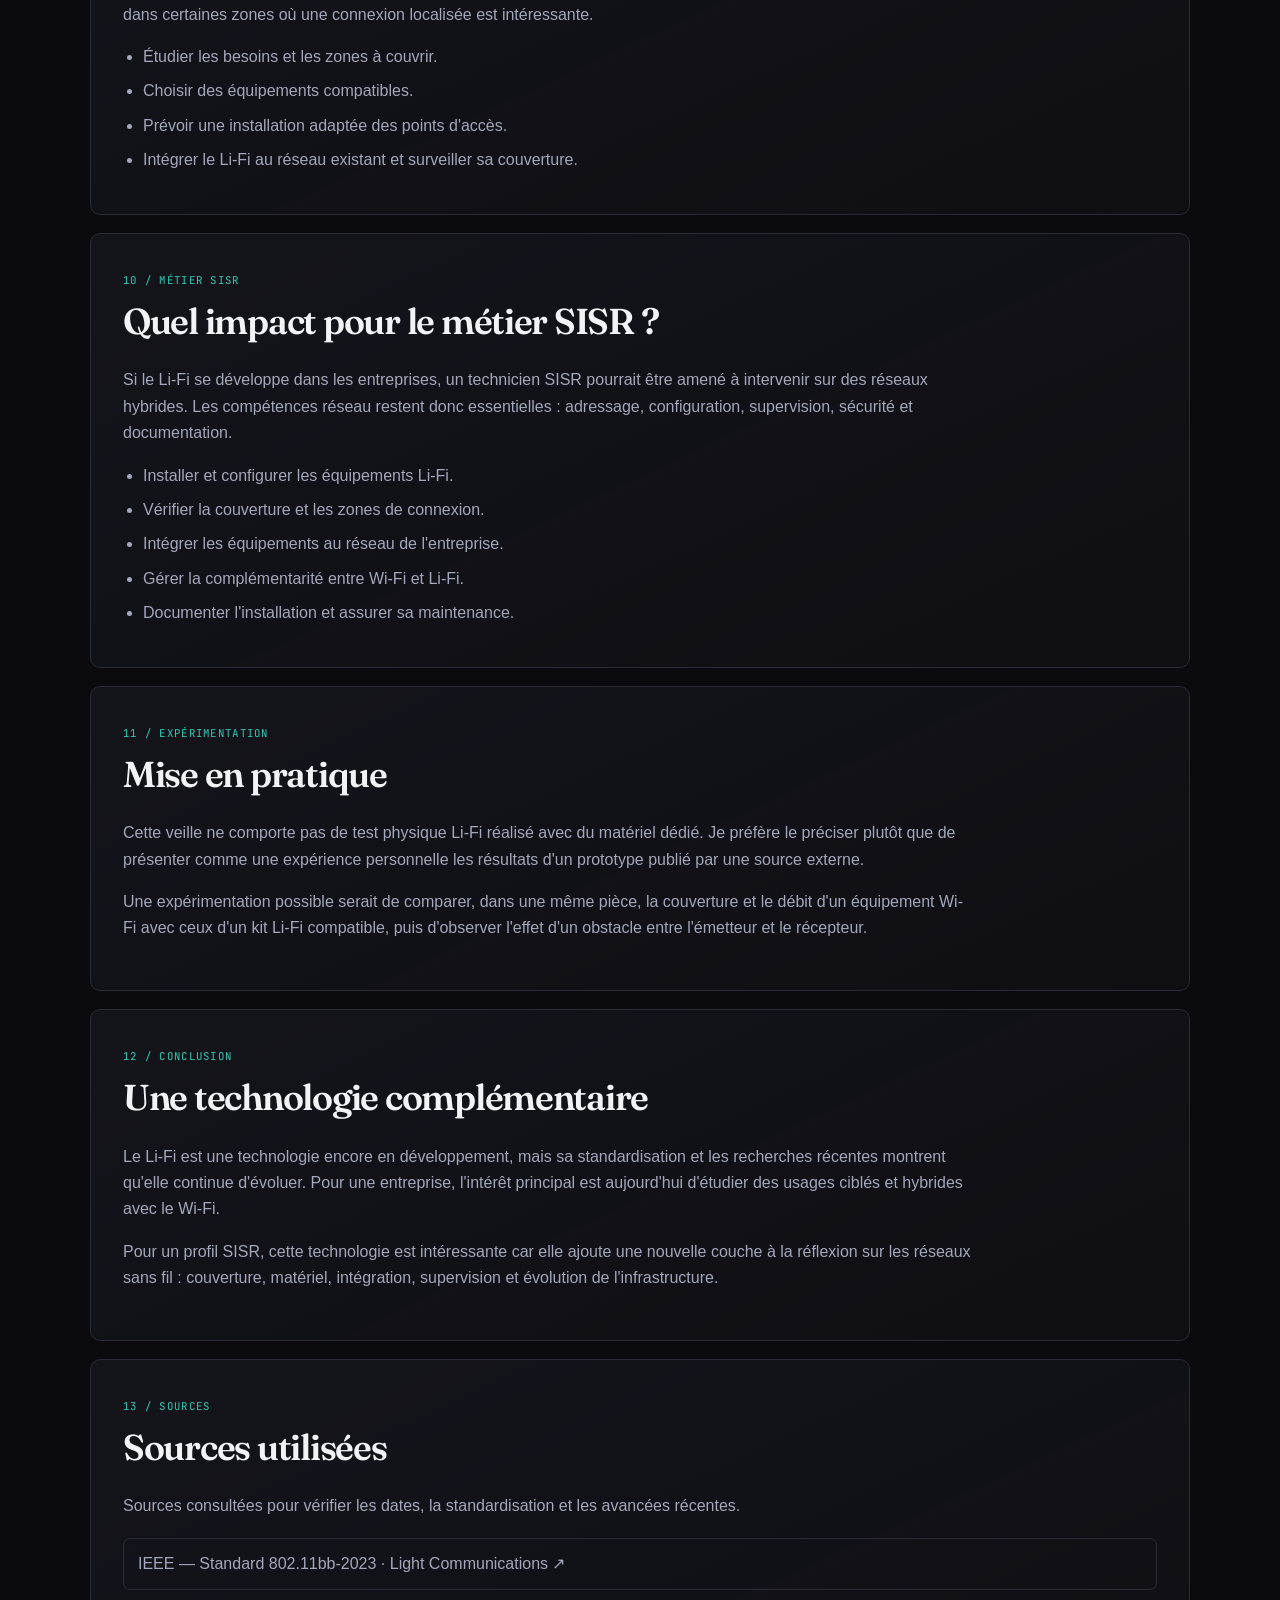
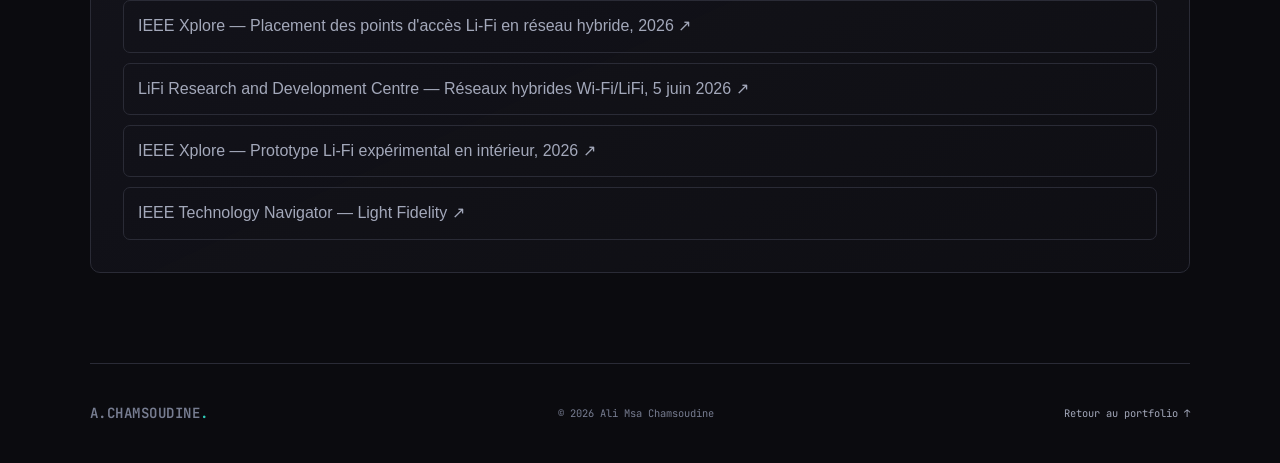
==== commit b7747f66: "Rename veille-lifi-modifie (1).html to veille-lifi.html" ====
--- a/veille-lifi.html
+++ b/veille-lifi.html
@@ -99,7 +99,7 @@
         <span class="section-index">02 / MÉTHODE DE VEILLE</span>
         <h2>Comment je suis l'évolution du Li-Fi</h2>
         <p>
-          Pour suivre les nouveautés du Li-Fi dans le temps, je vais utiliser <strong>Google Alertes</strong>.
+          Pour suivre les nouveautés du Li-Fi dans le temps, j’utilise <strong>Google Alertes</strong>.
           Cet outil permet de recevoir un e-mail lorsqu'un nouveau résultat correspondant à mes mots-clés apparaît dans la recherche Google.
         </p>
         <div class="compare">
@@ -127,7 +127,7 @@
         <p>
           <a class="back-link" href="https://www.google.com/alerts" target="_blank" rel="noopener">Ouvrir Google Alertes ↗</a>
         </p>
-        <p class="watch-note"><strong>À mettre en place :</strong> créer les trois alertes ci-dessus sur ton compte Google. Une fois qu'elles seront actives, elles me permettront de suivre les nouvelles publications sur le Li-Fi dans le temps.</p>
+        <p class="watch-note"><strong>Outil utilisé :</strong> mes trois alertes « Li-Fi », « LiFi » et « Light Fidelity » sont créées sur mon compte Google. Elles me permettent de recevoir des notifications lorsqu’une nouvelle publication correspondante est détectée.</p>
       </section>
 
       <section class="watch-section reveal">
